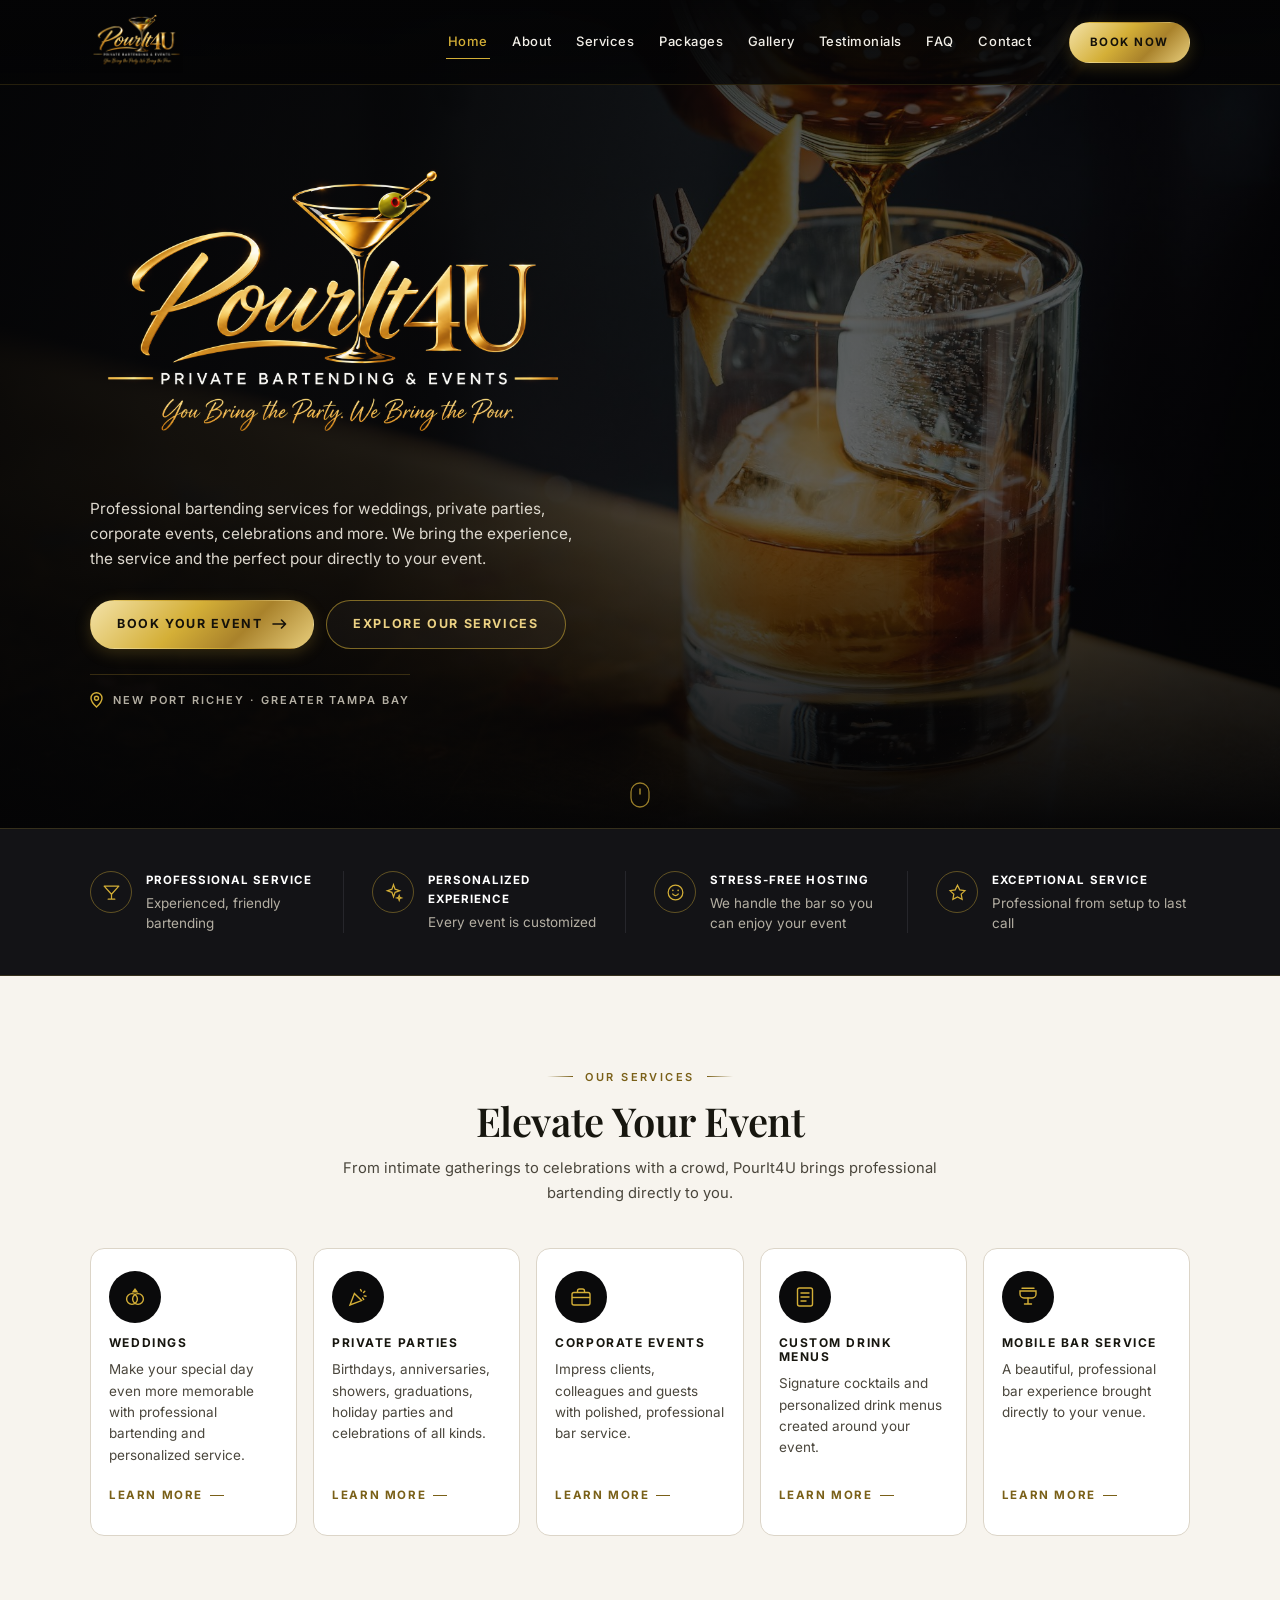
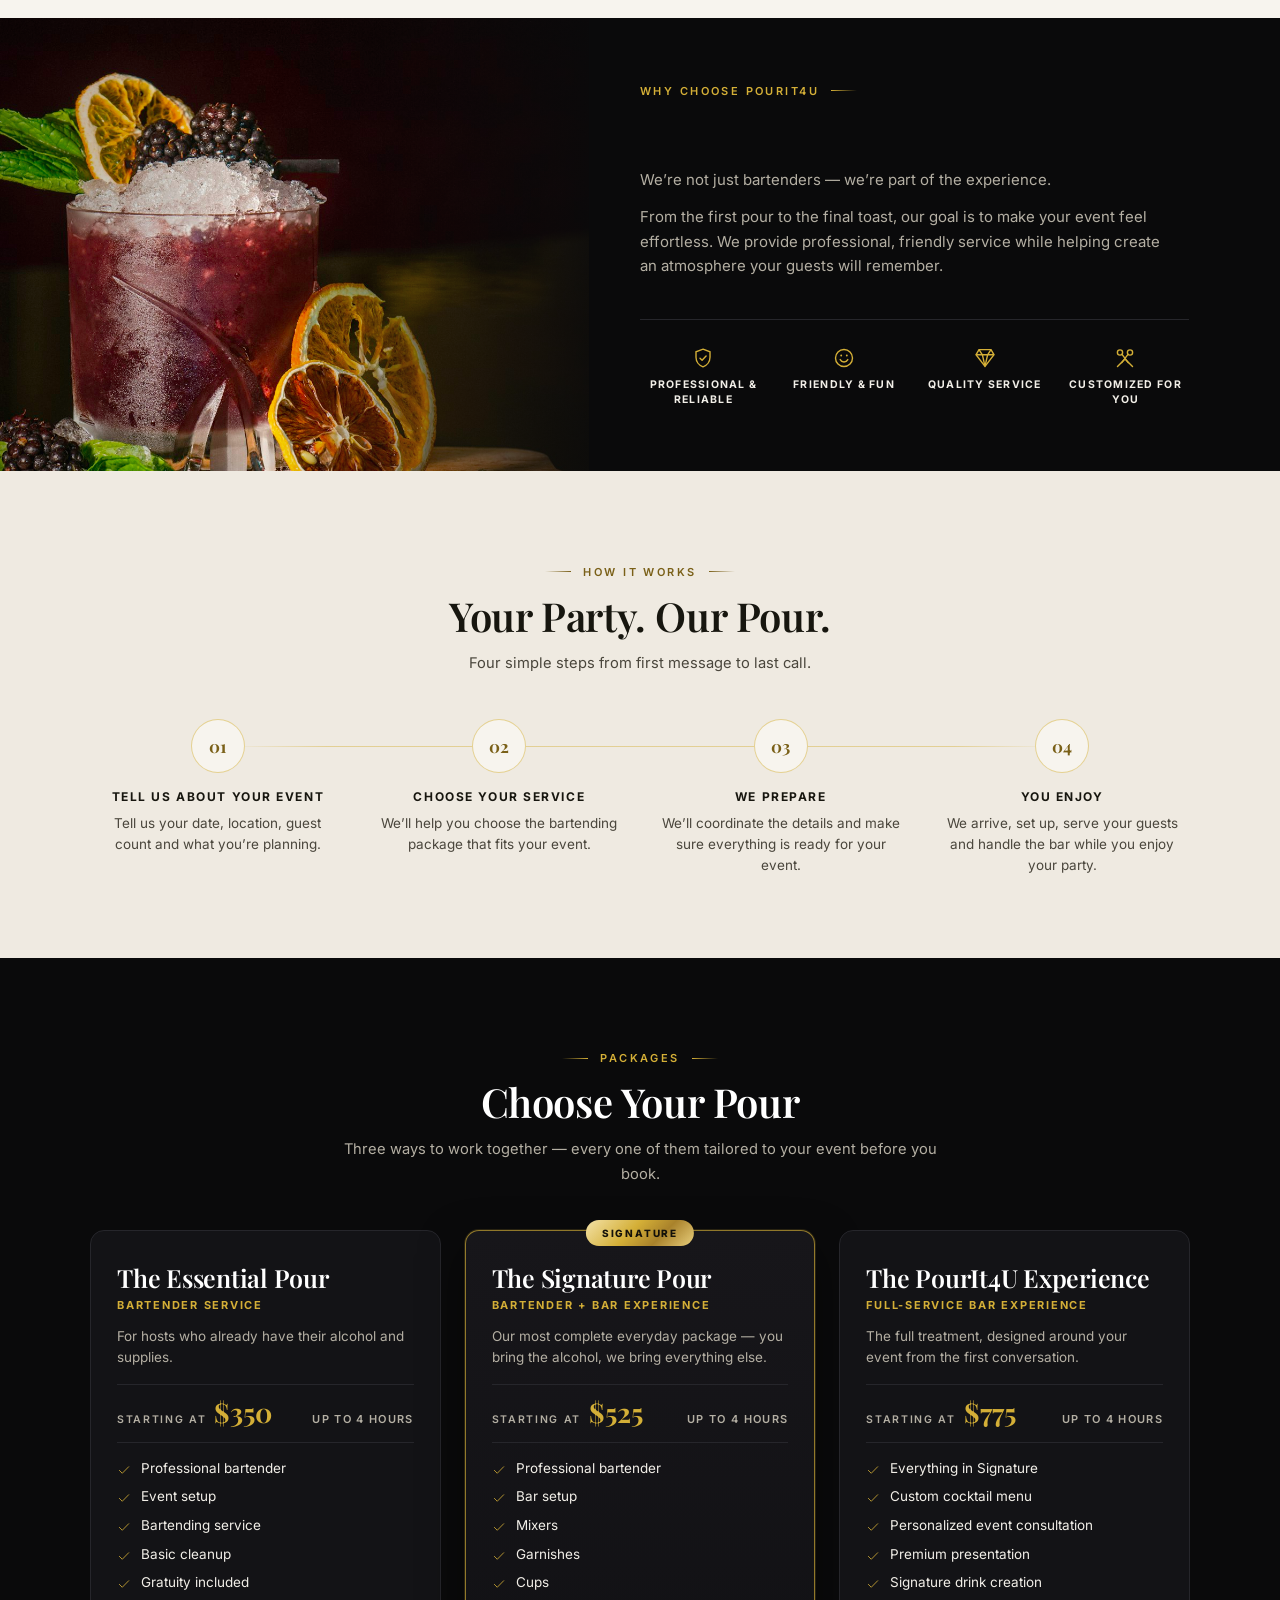
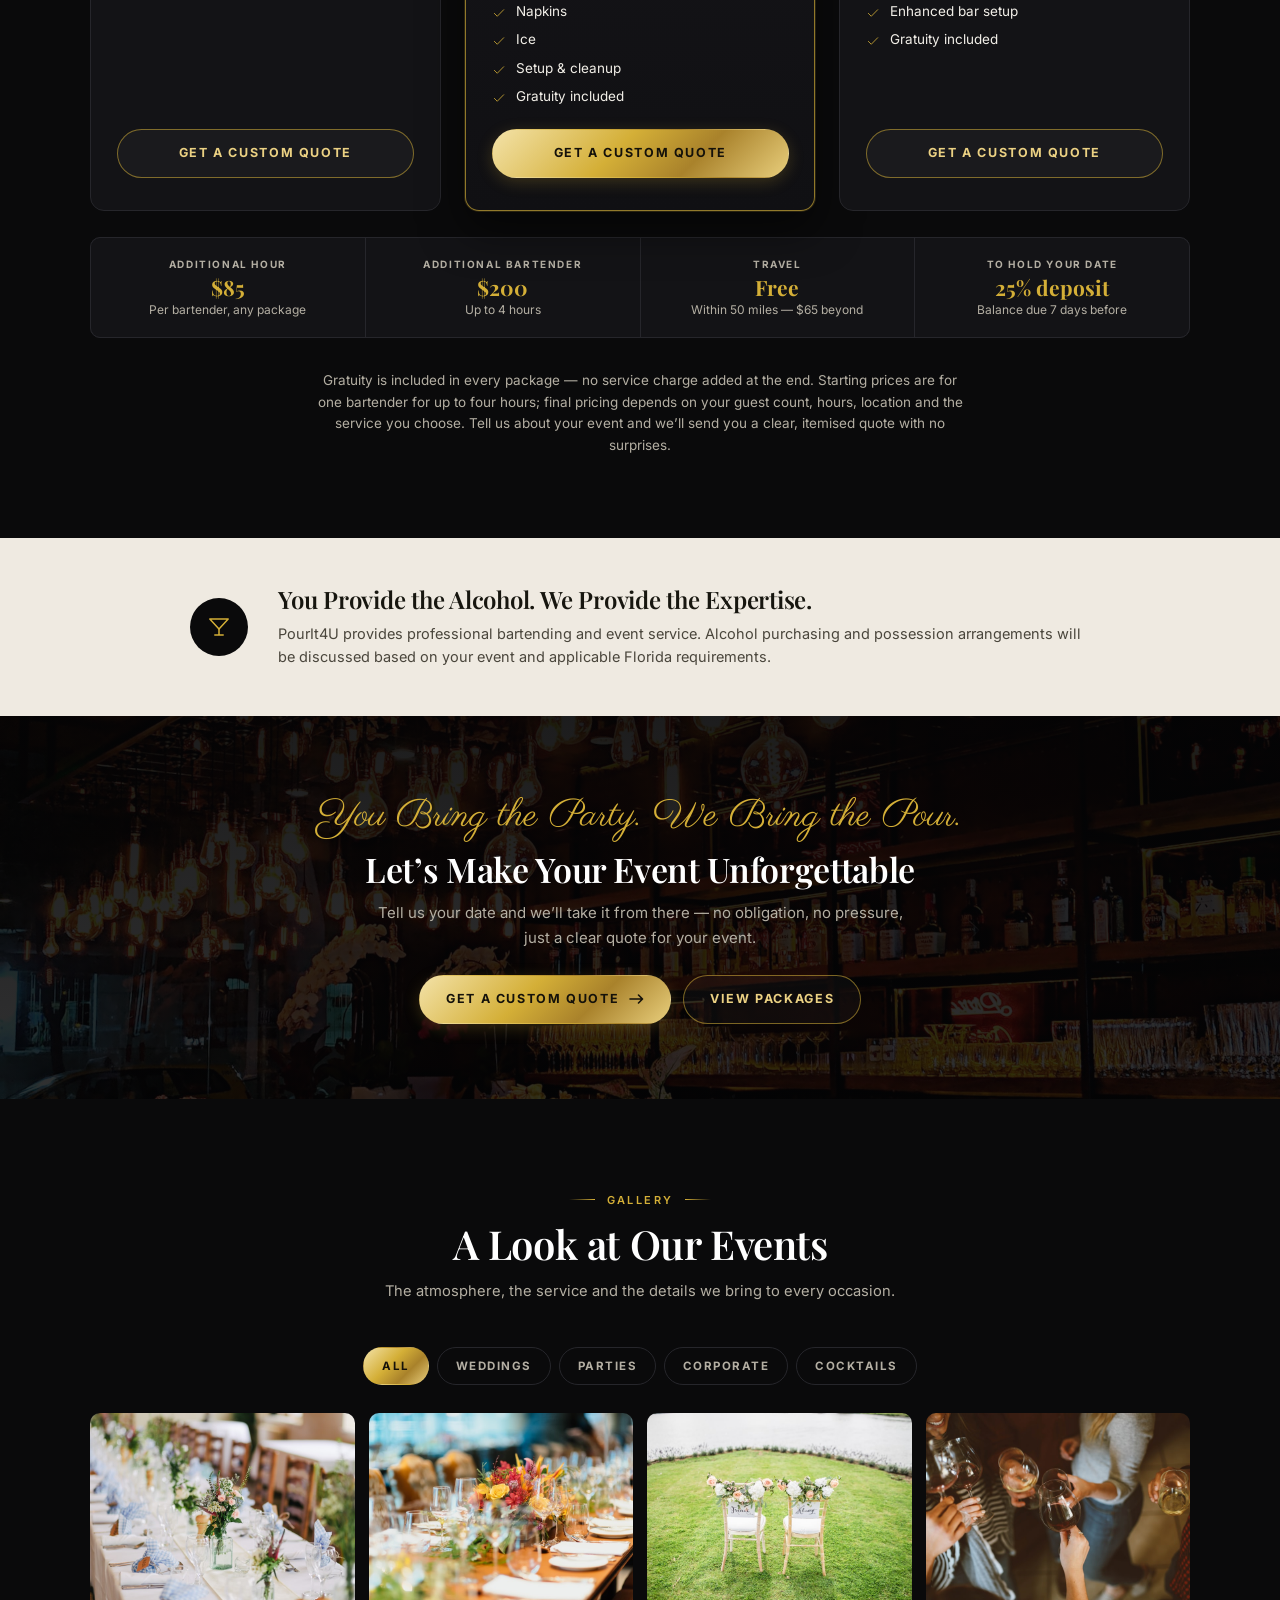
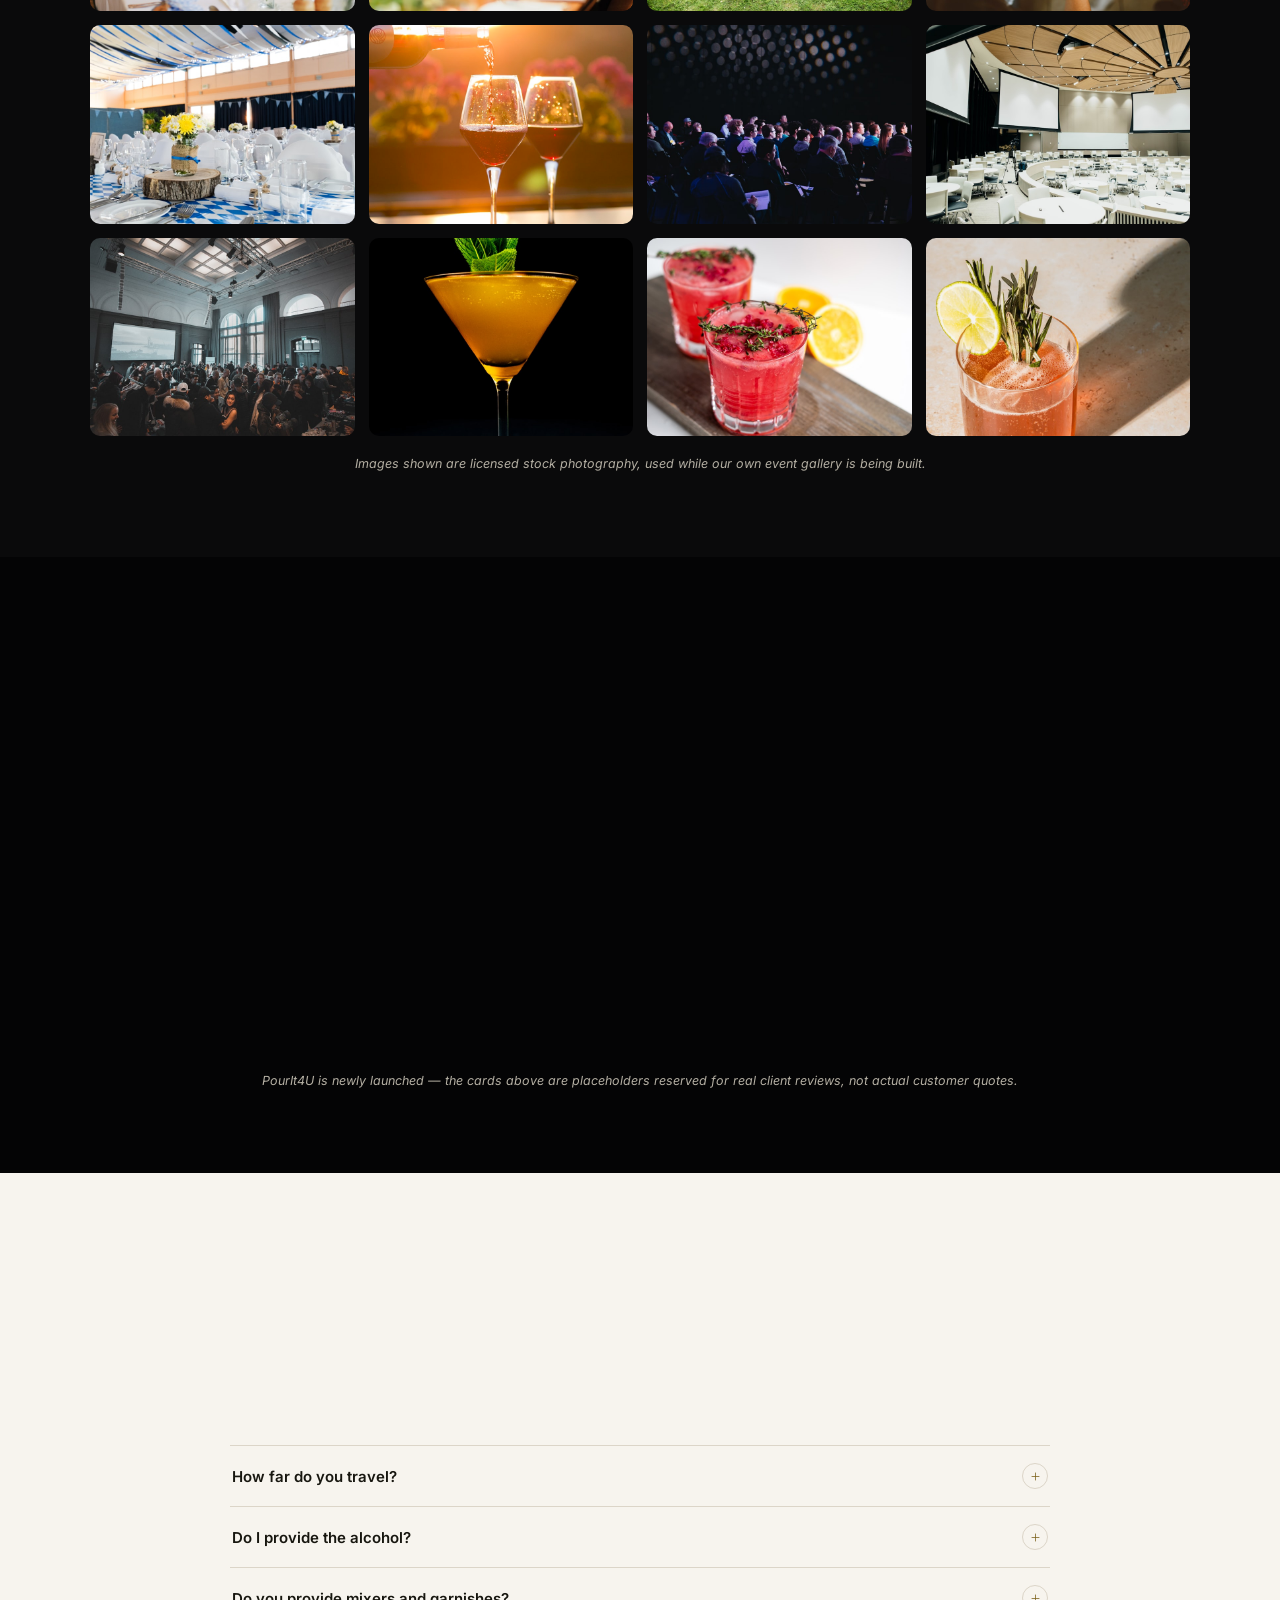
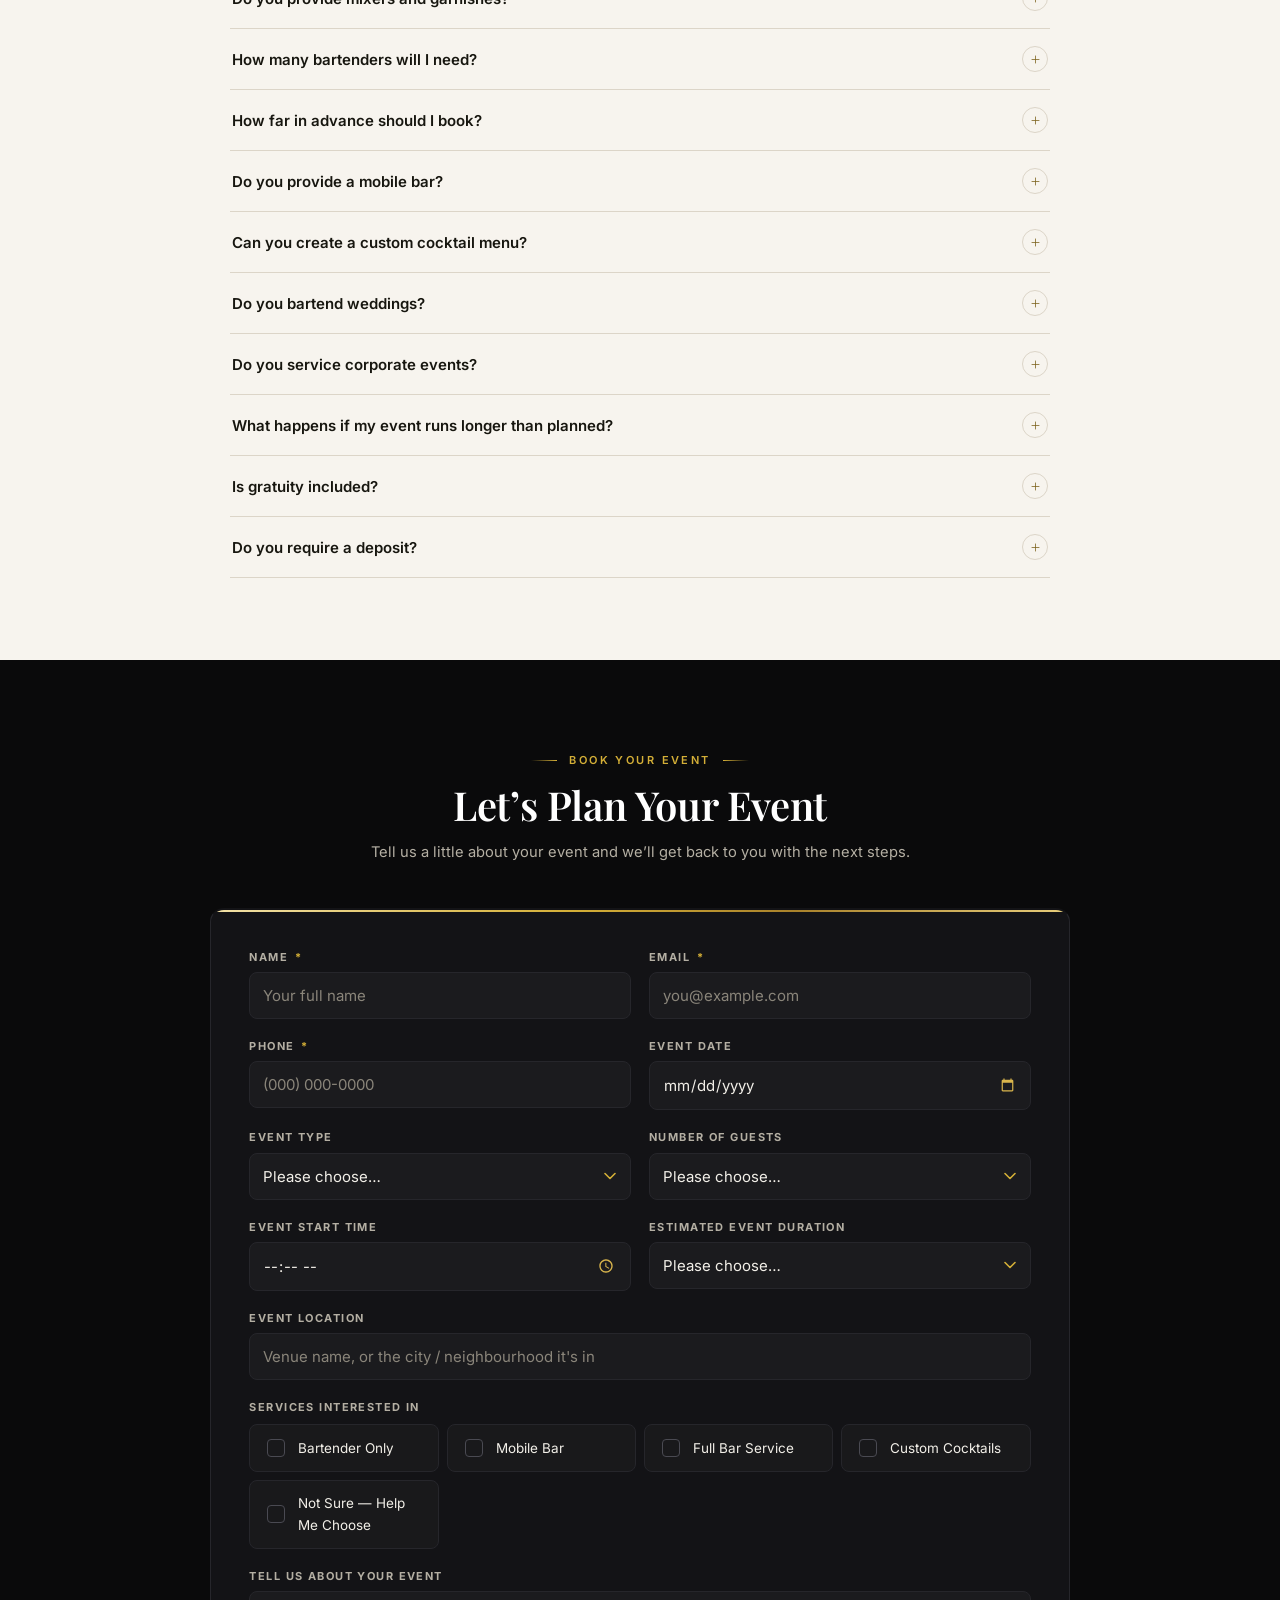
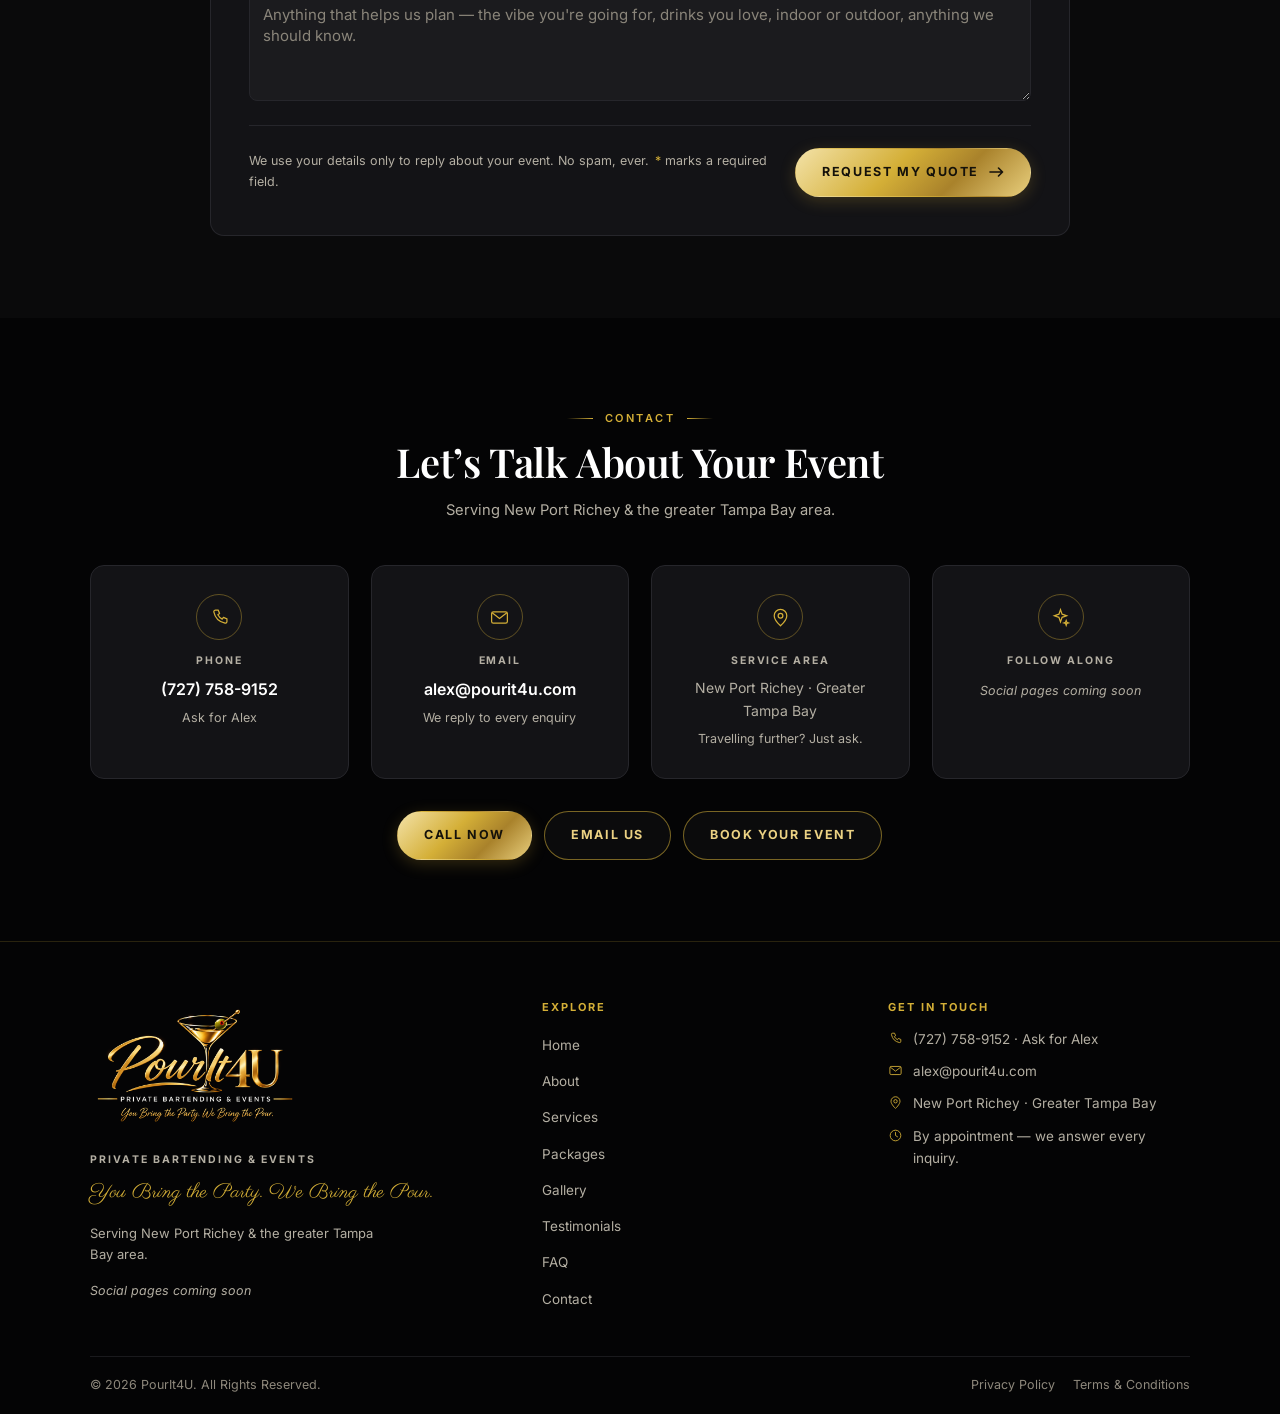
==== index.html @ ffa35bff "PourIt4U website — private bartending & events, New Port Richey Static site: home, services, package" ====
<!DOCTYPE html>
<html lang="en">
<head>
<meta charset="utf-8">
<meta name="viewport" content="width=device-width, initial-scale=1, viewport-fit=cover">

<title>PourIt4U | Private Bartending &amp; Events | New Port Richey &amp; Tampa Bay</title>
<meta name="description" content="PourIt4U provides professional private bartending and mobile bar services for weddings, parties, corporate events and celebrations throughout New Port Richey and the greater Tampa Bay area.">
<link rel="canonical" href="https://pourit4u.com/">
<meta name="robots" content="index, follow, max-image-preview:large">
<meta name="theme-color" content="#0A0A0B">
<meta name="author" content="PourIt4U">

<!-- Local search signals -->
<meta name="geo.region" content="US-FL">
<meta name="geo.placename" content="New Port Richey, Florida">

<!-- Open Graph / social sharing -->
<meta property="og:type" content="website">
<meta property="og:site_name" content="PourIt4U">
<meta property="og:title" content="PourIt4U | Private Bartending &amp; Events | New Port Richey &amp; Tampa Bay">
<meta property="og:description" content="Professional private bartending and mobile bar service for weddings, parties, corporate events and celebrations across New Port Richey and the greater Tampa Bay area.">
<meta property="og:url" content="https://pourit4u.com/">
<meta property="og:image" content="https://pourit4u.com/assets/img/pourit4u-logo.png">
<meta property="og:image:width" content="1536">
<meta property="og:image:height" content="1024">
<meta property="og:image:alt" content="PourIt4U — Private Bartending &amp; Events. You Bring the Party. We Bring the Pour.">
<meta property="og:locale" content="en_US">

<meta name="twitter:card" content="summary_large_image">
<meta name="twitter:title" content="PourIt4U | Private Bartending &amp; Events">
<meta name="twitter:description" content="Professional private bartending and mobile bar service for weddings, parties and corporate events across New Port Richey and the greater Tampa Bay area.">
<meta name="twitter:image" content="https://pourit4u.com/assets/img/pourit4u-logo.png">

<!-- Icons -->
<link rel="icon" href="assets/img/icon-32.png" sizes="32x32" type="image/png">
<link rel="icon" href="assets/img/icon-512.png" sizes="512x512" type="image/png">
<link rel="apple-touch-icon" href="assets/img/icon-180.png">

<!-- Fonts -->
<link rel="preconnect" href="https://fonts.googleapis.com">
<link rel="preconnect" href="https://fonts.gstatic.com" crossorigin>
<link rel="stylesheet" href="https://fonts.googleapis.com/css2?family=Playfair+Display:ital,wght@0,500;0,600;0,700;1,500&family=Inter:wght@400;500;600;700;800&family=Parisienne&display=swap">

<!-- Give the hero its two big assets a head start -->
<link rel="preload" as="image" href="assets/img/hero-bar.jpg" fetchpriority="high">
<link rel="preload" as="image" href="assets/img/pourit4u-logo.png">

<link rel="stylesheet" href="assets/css/styles.css">
</head>

<body>

<a class="skip-link" href="#main">Skip to content</a>

<!-- ==========================================================================
     HEADER / NAVIGATION  (sticky)
     ========================================================================== -->
<header class="header" id="header">
  <div class="wrap header__inner">

    <a class="brand" href="#home" aria-label="PourIt4U — home">
      <!-- Approved logo artwork, used exactly as supplied -->
      <img class="brand__img" src="assets/img/pourit4u-logo.png"
           alt="PourIt4U — Private Bartending &amp; Events"
           width="1536" height="1024">
    </a>

    <nav class="nav" id="primary-nav" aria-label="Main">
      <ul class="nav__list" id="nav-list"><!-- built from site-config.js --></ul>
    </nav>

    <div class="header__cta">
      <a class="btn btn--gold btn--sm" href="#book">Book Now</a>
    </div>

    <button class="nav-toggle" id="nav-toggle" type="button"
            aria-expanded="false" aria-controls="primary-nav" aria-label="Open menu">
      <span class="nav-toggle__bars" aria-hidden="true"><span></span><span></span><span></span></span>
    </button>

  </div>
</header>

<main id="main">

  <!-- ========================================================================
       HERO
       ======================================================================== -->
  <section class="hero" id="home">
    <div class="hero__bg">
      <img src="assets/img/hero-bar.jpg"
           alt="Bartender pouring a golden cocktail over ice at an event bar"
           width="1920" height="1200" fetchpriority="high">
    </div>
    <div class="hero__scrim" aria-hidden="true"></div>

    <div class="wrap">
      <div class="hero__inner">

        <h1>
          <img class="hero__logo" src="assets/img/pourit4u-logo.png"
               alt="PourIt4U — Private Bartending &amp; Events. You Bring the Party. We Bring the Pour."
               width="1536" height="1024">
          <span class="sr-only">PourIt4U — Private Bartending and Events serving New Port Richey and the greater Tampa Bay area</span>
        </h1>

        <p class="hero__copy reveal">
          Professional bartending services for weddings, private parties, corporate
          events, celebrations and more. We bring the experience, the service and
          the perfect pour directly to your event.
        </p>

        <div class="hero__actions reveal" data-delay="1">
          <a class="btn btn--gold" href="#book">
            Book Your Event
            <svg class="btn__arrow" width="15" height="10" viewBox="0 0 15 10" fill="none" aria-hidden="true">
              <path d="M1 5h12M9.5 1L13.5 5L9.5 9" stroke="currentColor" stroke-width="1.6" stroke-linecap="round" stroke-linejoin="round"/>
            </svg>
          </a>
          <a class="btn btn--ghost" href="#services">Explore Our Services</a>
        </div>

        <p class="hero__area reveal" data-delay="2">
          <svg width="13" height="16" viewBox="0 0 13 16" fill="none" aria-hidden="true">
            <path d="M6.5 15S12 9.9 12 6.2A5.5 5.5 0 1 0 1 6.2C1 9.9 6.5 15 6.5 15Z" stroke="currentColor" stroke-width="1.4"/>
            <circle cx="6.5" cy="6.2" r="2" stroke="currentColor" stroke-width="1.4"/>
          </svg>
          <span data-site="serviceAreaShort">New Port Richey · Greater Tampa Bay</span>
        </p>

      </div>
    </div>

    <svg class="hero__scroll" width="20" height="26" viewBox="0 0 20 26" fill="none" aria-hidden="true">
      <rect x="1" y="1" width="18" height="24" rx="9" stroke="currentColor" stroke-width="1.3"/>
      <path d="M10 7v5" stroke="currentColor" stroke-width="1.6" stroke-linecap="round"/>
    </svg>
  </section>

  <!-- ========================================================================
       TRUST / BENEFITS BAR
       ======================================================================== -->
  <section class="benefits" aria-label="Why hosts choose PourIt4U">
    <div class="wrap">
      <ul class="benefits__grid" id="benefits-grid"><!-- built from site-config.js --></ul>
    </div>
  </section>

  <!-- ========================================================================
       SERVICES
       ======================================================================== -->
  <section class="section section--light" id="services">
    <div class="wrap">
      <header class="section-head reveal">
        <p class="eyebrow">Our Services</p>
        <h2 class="section-title">Elevate Your Event</h2>
        <p class="section-intro">
          From intimate gatherings to celebrations with a crowd, PourIt4U brings
          professional bartending directly to you.
        </p>
      </header>

      <div class="services__grid" id="services-grid"><!-- built from site-config.js --></div>
    </div>
  </section>

  <!-- ========================================================================
       ABOUT / WHY CHOOSE US
       ======================================================================== -->
  <section class="about" id="about">
    <div class="about__media">
      <img src="assets/img/about-cocktail.jpg"
           alt="Hand-finished cocktail garnished and served on a dark bar top"
           width="1100" height="1300" loading="lazy">
    </div>

    <div class="about__body">
      <p class="eyebrow eyebrow--start reveal">Why Choose PourIt4U</p>
      <h2 class="about__title reveal">More Than Just Drinks</h2>

      <p class="about__text reveal" data-delay="1">
        We’re not just bartenders — we’re part of the experience.
      </p>
      <p class="about__text reveal" data-delay="1">
        From the first pour to the final toast, our goal is to make your event feel
        effortless. We provide professional, friendly service while helping create an
        atmosphere your guests will remember.
      </p>

      <ul class="about__points reveal" data-delay="2" id="why-points"><!-- built from site-config.js --></ul>
    </div>
  </section>

  <!-- ========================================================================
       HOW IT WORKS
       ======================================================================== -->
  <section class="section section--light section--cream2" id="how-it-works">
    <div class="wrap">
      <header class="section-head reveal">
        <p class="eyebrow">How It Works</p>
        <h2 class="section-title">Your Party. Our Pour.</h2>
        <p class="section-intro">Four simple steps from first message to last call.</p>
      </header>

      <ol class="steps" id="steps-grid"><!-- built from site-config.js --></ol>
    </div>
  </section>

  <!-- ========================================================================
       PACKAGES
       ======================================================================== -->
  <section class="section section--dark" id="packages">
    <div class="wrap">
      <header class="section-head reveal">
        <p class="eyebrow">Packages</p>
        <h2 class="section-title" style="color:var(--white)">Choose Your Pour</h2>
        <p class="section-intro">
          Three ways to work together — every one of them tailored to your event
          before you book.
        </p>
      </header>

      <div class="packages__grid" id="packages-grid"><!-- built from site-config.js --></div>
      <ul class="add-ons reveal" id="add-ons" aria-label="Add to any package"><!-- built from site-config.js --></ul>
      <p class="packages__note reveal" id="packages-note"></p>
    </div>
  </section>

  <!-- ========================================================================
       ALCOHOL / SERVICE INFORMATION
       ======================================================================== -->
  <section class="alcohol" aria-labelledby="alcohol-title">
    <div class="wrap">
      <div class="alcohol__inner reveal">
        <div class="alcohol__icon" aria-hidden="true">
          <svg width="26" height="26" viewBox="0 0 26 26" fill="none">
            <path d="M3.8 5h18.4l-9.2 10z" stroke="currentColor" stroke-width="1.5" stroke-linejoin="round"/>
            <path d="M13 15v6M8.8 21h8.4" stroke="currentColor" stroke-width="1.5" stroke-linecap="round"/>
          </svg>
        </div>
        <div>
          <h2 class="alcohol__title" id="alcohol-title">You Provide the Alcohol. We Provide the Expertise.</h2>
          <p class="alcohol__text">
            PourIt4U provides professional bartending and event service. Alcohol
            purchasing and possession arrangements will be discussed based on your
            event and applicable Florida requirements.
          </p>
        </div>
      </div>
    </div>
  </section>

  <!-- ========================================================================
       CTA BAND
       ======================================================================== -->
  <section class="cta-band">
    <div class="cta-band__bg">
      <img src="assets/img/cta-pour.jpg" alt="" aria-hidden="true" width="1920" height="900" loading="lazy">
    </div>
    <div class="wrap wrap--tight">
      <p class="cta-band__script reveal">You Bring the Party. We Bring the Pour.</p>
      <h2 class="cta-band__title reveal" data-delay="1">Let’s Make Your Event Unforgettable</h2>
      <p class="cta-band__text reveal" data-delay="1">
        Tell us your date and we’ll take it from there — no obligation, no pressure,
        just a clear quote for your event.
      </p>
      <div class="cta-band__actions reveal" data-delay="2">
        <a class="btn btn--gold" href="#book">
          Get a Custom Quote
          <svg class="btn__arrow" width="15" height="10" viewBox="0 0 15 10" fill="none" aria-hidden="true">
            <path d="M1 5h12M9.5 1L13.5 5L9.5 9" stroke="currentColor" stroke-width="1.6" stroke-linecap="round" stroke-linejoin="round"/>
          </svg>
        </a>
        <a class="btn btn--ghost" href="#packages">View Packages</a>
      </div>
    </div>
  </section>

  <!-- ========================================================================
       GALLERY
       ======================================================================== -->
  <section class="section section--dark" id="gallery">
    <div class="wrap">
      <header class="section-head reveal">
        <p class="eyebrow">Gallery</p>
        <h2 class="section-title" style="color:var(--white)">A Look at Our Events</h2>
        <p class="section-intro">The atmosphere, the service and the details we bring to every occasion.</p>
      </header>

      <div class="gallery__filters reveal" id="gallery-filters" role="group" aria-label="Filter gallery by event type"></div>
      <div class="gallery__grid" id="gallery-grid"></div>
      <p class="gallery__note" id="gallery-note"></p>
    </div>
  </section>

  <!-- ========================================================================
       TESTIMONIALS
       ======================================================================== -->
  <section class="section section--darker" id="testimonials">
    <div class="wrap">
      <header class="section-head reveal">
        <p class="eyebrow">Kind Words</p>
        <h2 class="section-title" style="color:var(--white)">What Our Clients Say</h2>
      </header>

      <div class="testimonials__grid" id="testimonials-grid"></div>
      <p class="testimonials__disclaimer" id="testimonials-note"></p>
    </div>
  </section>

  <!-- ========================================================================
       FAQ
       ======================================================================== -->
  <section class="section section--light" id="faq">
    <div class="wrap">
      <header class="section-head reveal">
        <p class="eyebrow">Good Questions</p>
        <h2 class="section-title">Frequently Asked Questions</h2>
        <p class="section-intro">
          Still wondering about something? Ask us in the form below — we answer every message.
        </p>
      </header>

      <div class="faq__list" id="faq-list"><!-- built from site-config.js --></div>
    </div>
  </section>

  <!-- ========================================================================
       BOOKING / QUOTE FORM
       ======================================================================== -->
  <section class="section booking" id="book">
    <div class="wrap wrap--tight">
      <header class="section-head reveal">
        <p class="eyebrow">Book Your Event</p>
        <h2 class="section-title" style="color:var(--white)">Let’s Plan Your Event</h2>
        <p class="section-intro">
          Tell us a little about your event and we’ll get back to you with the next steps.
        </p>
      </header>

      <div class="booking__panel reveal">
        <form id="booking-form" novalidate>
          <div class="form__grid">

            <div class="field">
              <label class="field__label" for="f-name">Name <span class="field__req" aria-hidden="true">*</span></label>
              <input id="f-name" name="name" type="text" autocomplete="name" required
                     placeholder="Your full name" aria-describedby="e-name">
              <p class="field__error" id="e-name"></p>
            </div>

            <div class="field">
              <label class="field__label" for="f-email">Email <span class="field__req" aria-hidden="true">*</span></label>
              <input id="f-email" name="email" type="email" autocomplete="email" inputmode="email" required
                     placeholder="you@example.com" aria-describedby="e-email">
              <p class="field__error" id="e-email"></p>
            </div>

            <div class="field">
              <label class="field__label" for="f-phone">Phone <span class="field__req" aria-hidden="true">*</span></label>
              <input id="f-phone" name="phone" type="tel" autocomplete="tel" inputmode="tel" required
                     placeholder="(000) 000-0000" aria-describedby="e-phone">
              <p class="field__error" id="e-phone"></p>
            </div>

            <div class="field">
              <label class="field__label" for="f-date">Event Date</label>
              <input id="f-date" name="eventDate" type="date" aria-describedby="e-date">
              <p class="field__error" id="e-date"></p>
            </div>

            <div class="field">
              <label class="field__label" for="f-type">Event Type</label>
              <select id="f-type" name="eventType"><!-- built from site-config.js --></select>
            </div>

            <div class="field">
              <label class="field__label" for="f-guests">Number of Guests</label>
              <select id="f-guests" name="guests"><!-- built from site-config.js --></select>
            </div>

            <div class="field">
              <label class="field__label" for="f-start">Event Start Time</label>
              <input id="f-start" name="startTime" type="time">
            </div>

            <div class="field">
              <label class="field__label" for="f-duration">Estimated Event Duration</label>
              <select id="f-duration" name="duration"><!-- built from site-config.js --></select>
            </div>

            <div class="field field--full">
              <label class="field__label" for="f-location">Event Location</label>
              <input id="f-location" name="eventLocation" type="text" autocomplete="address-level2"
                     placeholder="Venue name, or the city / neighbourhood it's in">
            </div>

            <fieldset class="field field--full" style="border:0;padding:0;margin:0;min-width:0">
              <legend class="field__label" style="padding:0;margin-bottom:8px">Services Interested In</legend>
              <div class="checks" id="services-checks"><!-- built from site-config.js --></div>
            </fieldset>

            <div class="field field--full">
              <label class="field__label" for="f-message">Tell Us About Your Event</label>
              <textarea id="f-message" name="message" rows="4"
                        placeholder="Anything that helps us plan — the vibe you're going for, drinks you love, indoor or outdoor, anything we should know."></textarea>
            </div>

          </div>

          <!-- Simple spam trap: real people never fill this in -->
          <div style="position:absolute;left:-9999px" aria-hidden="true">
            <label for="f-company">Company</label>
            <input id="f-company" name="company" type="text" tabindex="-1" autocomplete="off">
          </div>

          <div class="form__foot">
            <p class="form__privacy">
              We use your details only to reply about your event. No spam, ever.
              <span class="field__req" aria-hidden="true">*</span> marks a required field.
            </p>
            <button class="btn btn--gold" type="submit" id="form-submit">
              Request My Quote
              <svg class="btn__arrow" width="15" height="10" viewBox="0 0 15 10" fill="none" aria-hidden="true">
                <path d="M1 5h12M9.5 1L13.5 5L9.5 9" stroke="currentColor" stroke-width="1.6" stroke-linecap="round" stroke-linejoin="round"/>
              </svg>
            </button>
          </div>

          <p class="form__status" id="form-status" role="status" aria-live="polite"></p>
        </form>

        <!-- Result panel (thank-you, or the send-by-email hand-off) -->
        <div class="form__result" id="form-result" hidden tabindex="-1"></div>
      </div>
    </div>
  </section>

  <!-- ========================================================================
       CONTACT
       ======================================================================== -->
  <section class="section section--darker" id="contact">
    <div class="wrap">
      <header class="section-head reveal">
        <p class="eyebrow">Contact</p>
        <h2 class="section-title" style="color:var(--white)">Let’s Talk About Your Event</h2>
        <p class="section-intro" data-site="serviceArea">
          Serving New Port Richey &amp; the greater Tampa Bay area.
        </p>
      </header>

      <div class="contact__grid" id="contact-grid"><!-- built from site-config.js --></div>

      <div class="contact__actions reveal" id="contact-actions"><!-- built from site-config.js --></div>
    </div>
  </section>

</main>

<!-- ==========================================================================
     FOOTER
     ========================================================================== -->
<footer class="footer">
  <div class="wrap">
    <div class="footer__grid">

      <div class="footer__brand">
        <!-- Approved logo artwork, used exactly as supplied -->
        <img class="footer__logo" src="assets/img/pourit4u-logo.png"
             alt="PourIt4U — Private Bartending &amp; Events"
             width="1536" height="1024" loading="lazy">
        <p class="footer__descriptor">Private Bartending &amp; Events</p>
        <p class="footer__script">You Bring the Party. We Bring the Pour.</p>
        <p class="footer__area" data-site="serviceArea">Serving New Port Richey &amp; the greater Tampa Bay area.</p>
        <div class="socials" id="footer-socials"></div>
      </div>

      <nav class="footer__nav" aria-label="Footer">
        <h2 class="footer__title">Explore</h2>
        <div class="footer__links" id="footer-links"></div>
      </nav>

      <div>
        <h2 class="footer__title">Get In Touch</h2>
        <div class="footer__contact" id="footer-contact"></div>
      </div>

    </div>

    <div class="footer__bar">
      <p class="footer__copy">© <span id="year">2026</span> PourIt4U. All Rights Reserved.</p>
      <nav class="footer__legal" aria-label="Legal">
        <a href="privacy.html">Privacy Policy</a>
        <a href="terms.html">Terms &amp; Conditions</a>
      </nav>
    </div>
  </div>
</footer>

<!-- ==========================================================================
     MOBILE ACTION BAR
     ========================================================================== -->
<div class="action-bar" id="action-bar">
  <a class="btn btn--ghost" id="action-call" href="#contact">Call Us</a>
  <a class="btn btn--gold" href="#book">Book Now</a>
</div>

<!-- ==========================================================================
     LIGHTBOX
     ========================================================================== -->
<div class="lightbox" id="lightbox" role="dialog" aria-modal="true" aria-label="Gallery image viewer" hidden>
  <button class="lightbox__btn lightbox__close" id="lb-close" type="button" aria-label="Close image viewer">
    <svg width="16" height="16" viewBox="0 0 16 16" fill="none" aria-hidden="true">
      <path d="M2 2l12 12M14 2L2 14" stroke="currentColor" stroke-width="1.7" stroke-linecap="round"/>
    </svg>
  </button>
  <button class="lightbox__btn lightbox__prev" id="lb-prev" type="button" aria-label="Previous image">
    <svg width="14" height="16" viewBox="0 0 14 16" fill="none" aria-hidden="true">
      <path d="M9.5 2L3.5 8l6 6" stroke="currentColor" stroke-width="1.7" stroke-linecap="round" stroke-linejoin="round"/>
    </svg>
  </button>
  <button class="lightbox__btn lightbox__next" id="lb-next" type="button" aria-label="Next image">
    <svg width="14" height="16" viewBox="0 0 14 16" fill="none" aria-hidden="true">
      <path d="M4.5 2l6 6-6 6" stroke="currentColor" stroke-width="1.7" stroke-linecap="round" stroke-linejoin="round"/>
    </svg>
  </button>
  <figure class="lightbox__figure">
    <img class="lightbox__img" id="lb-img" alt="">
    <figcaption class="lightbox__caption">
      <span id="lb-caption"></span>
      <span class="lightbox__count" id="lb-count"></span>
    </figcaption>
  </figure>
</div>

<!-- ==========================================================================
     SERVICE DETAIL MODAL
     ========================================================================== -->
<div class="modal" id="service-modal" role="dialog" aria-modal="true" aria-labelledby="modal-title" hidden>
  <div class="modal__panel">
    <button class="modal__close" id="modal-close" type="button" aria-label="Close">
      <svg width="14" height="14" viewBox="0 0 16 16" fill="none" aria-hidden="true">
        <path d="M2 2l12 12M14 2L2 14" stroke="currentColor" stroke-width="1.7" stroke-linecap="round"/>
      </svg>
    </button>
    <div class="modal__icon" id="modal-icon" aria-hidden="true"></div>
    <h2 class="modal__title" id="modal-title"></h2>
    <p class="modal__text" id="modal-text"></p>
    <a class="btn btn--gold btn--block" id="modal-cta" href="#book">Get a Custom Quote</a>
  </div>
</div>

<script src="assets/js/site-config.js"></script>
<script src="assets/js/main.js"></script>

</body>
</html>
---- assets/css/styles.css ----
/* ==========================================================================
   PourIt4U — Private Bartending & Events
   Stylesheet
   --------------------------------------------------------------------------
   Structure
     1.  Design tokens
     2.  Reset & base
     3.  Typography helpers
     4.  Buttons
     5.  Layout / sections
     6.  Header & navigation
     7.  Hero
     8.  Benefits bar
     9.  Services
     10. About / Why choose us
     11. How it works
     12. Packages
     13. Alcohol information band
     14. CTA band
     15. Gallery + lightbox
     16. Testimonials
     17. FAQ
     18. Booking form
     19. Contact
     20. Footer
     21. Mobile action bar
     22. Modal
     23. Motion & accessibility
     24. Responsive
   ========================================================================== */

/* ==========================================================================
   1. DESIGN TOKENS
   ========================================================================== */
:root {
  /* --- Brand palette --------------------------------------------------- */
  --black:        #0A0A0B;   /* primary ground */
  --black-deep:   #040405;   /* footer / deepest */
  --black-soft:   #131316;   /* raised panels on dark */
  --black-line:   #26262B;   /* hairlines on dark */

  --gold:         #D4AF37;   /* metallic gold — the accent */
  --gold-light:   #EBD183;   /* highlight */
  --gold-deep:    #8A6E1F;   /* shadow side of the gold */
  --gold-ink:     #7A6018;   /* gold that is readable on cream */
  --gold-grad:    linear-gradient(135deg, #F3E2A8 0%, #D4AF37 42%, #A9822B 68%, #E8CE7C 100%);

  --cream:        #F7F4EE;   /* warm white sections */
  --cream-2:      #EFEAE1;   /* subtle alternate */
  --ink:          #17160F;   /* text on cream */
  --ink-soft:     #4A463C;   /* secondary text on cream */
  --ink-line:     #DCD5C8;   /* hairlines on cream */

  --white:        #FFFFFF;
  --on-dark:      #F2EFE8;   /* body text on black */
  --on-dark-soft: #B4AFA3;   /* secondary text on black */

  /* --- Type ------------------------------------------------------------ */
  --serif:  'Playfair Display', 'Georgia', 'Times New Roman', serif;
  --sans:   'Inter', -apple-system, BlinkMacSystemFont, 'Segoe UI', Roboto, Arial, sans-serif;
  --script: 'Parisienne', 'Brush Script MT', cursive;

  /* --- Rhythm ---------------------------------------------------------- */
  --wrap:      1180px;
  --wrap-tight: 940px;
  --gutter:    clamp(18px, 4vw, 40px);
  --section-y: clamp(52px, 6.4vw, 84px);
  --radius:    10px;
  --radius-lg: 14px;

  --shadow-sm: 0 2px 10px rgba(0, 0, 0, .08);
  --shadow-md: 0 10px 30px rgba(0, 0, 0, .12);
  --shadow-dark: 0 14px 40px rgba(0, 0, 0, .55);

  --ease: cubic-bezier(.22, .61, .36, 1);
  --header-h: 84px;
}

/* ==========================================================================
   2. RESET & BASE
   ========================================================================== */
*, *::before, *::after { box-sizing: border-box; }

html {
  scroll-behavior: smooth;
  scroll-padding-top: calc(var(--header-h) + 12px);
  -webkit-text-size-adjust: 100%;
}

body {
  margin: 0;
  background: var(--black);
  color: var(--on-dark);
  font-family: var(--sans);
  font-size: 16px;
  line-height: 1.65;
  font-weight: 400;
  overflow-x: hidden;           /* belt-and-braces: never scroll sideways */
  -webkit-font-smoothing: antialiased;
  text-rendering: optimizeLegibility;
}

img { max-width: 100%; height: auto; display: block; }
svg { display: block; }
a { color: inherit; text-decoration: none; }
button { font: inherit; color: inherit; }
[hidden] { display: none !important; }

h1, h2, h3, h4 {
  font-family: var(--serif);
  font-weight: 600;
  line-height: 1.16;
  margin: 0;
  letter-spacing: -.01em;
}

p { margin: 0; }
ul, ol { margin: 0; padding: 0; list-style: none; }

/* Accessible-but-invisible text (used for the SEO headline behind the logo) */
.sr-only {
  position: absolute !important;
  width: 1px; height: 1px;
  padding: 0; margin: -1px;
  overflow: hidden;
  clip: rect(0, 0, 0, 0);
  white-space: nowrap;
  border: 0;
}

.skip-link {
  position: absolute;
  left: 50%;
  top: -60px;
  transform: translateX(-50%);
  z-index: 2000;
  background: var(--gold);
  color: var(--black);
  padding: 10px 20px;
  font-size: 13px;
  font-weight: 700;
  letter-spacing: .1em;
  text-transform: uppercase;
  border-radius: 0 0 8px 8px;
  transition: top .18s var(--ease);
}
.skip-link:focus { top: 0; }

:focus-visible {
  outline: 2px solid var(--gold);
  outline-offset: 3px;
  border-radius: 3px;
}

/* ==========================================================================
   3. TYPOGRAPHY HELPERS
   ========================================================================== */
.eyebrow {
  display: inline-flex;
  align-items: center;
  gap: 12px;
  font-size: 11px;
  font-weight: 600;
  letter-spacing: .22em;
  text-transform: uppercase;
  color: var(--gold);
  margin: 0 0 12px;
}
.eyebrow::before,
.eyebrow::after {
  content: '';
  width: 26px;
  height: 1px;
  background: linear-gradient(90deg, transparent, var(--gold));
}
.eyebrow::after { background: linear-gradient(90deg, var(--gold), transparent); }
.eyebrow--start { margin-bottom: 10px; }
.eyebrow--start::before { display: none; }

.section--light .eyebrow { color: var(--gold-ink); }
.section--light .eyebrow::before { background: linear-gradient(90deg, transparent, var(--gold-ink)); }
.section--light .eyebrow::after  { background: linear-gradient(90deg, var(--gold-ink), transparent); }

.section-title {
  font-size: clamp(27px, 3.4vw, 40px);
  margin: 0 0 12px;
}

.section-intro {
  font-size: clamp(14.5px, 1.15vw, 16px);
  color: var(--on-dark-soft);
  max-width: 620px;
  margin: 0 auto;
}
.section--light .section-intro { color: var(--ink-soft); }

.section-head {
  text-align: center;
  margin-bottom: clamp(28px, 3.4vw, 44px);
}

.script {
  font-family: var(--script);
  font-weight: 400;
  color: var(--gold);
  letter-spacing: .01em;
}

.gold-text {
  background: var(--gold-grad);
  -webkit-background-clip: text;
  background-clip: text;
  color: transparent;
}

.rule-gold {
  width: 54px;
  height: 2px;
  background: var(--gold-grad);
  border: 0;
  margin: 16px auto 0;
}

/* ==========================================================================
   4. BUTTONS
   ========================================================================== */
.btn {
  display: inline-flex;
  align-items: center;
  justify-content: center;
  gap: 10px;
  padding: 13px 26px;
  min-height: 46px;
  border: 1px solid transparent;
  border-radius: 40px;
  font-size: 12.5px;
  font-weight: 700;
  letter-spacing: .13em;
  text-transform: uppercase;
  cursor: pointer;
  text-align: center;
  transition: transform .2s var(--ease), box-shadow .2s var(--ease),
              background-color .2s var(--ease), color .2s var(--ease),
              border-color .2s var(--ease);
  will-change: transform;
}
.btn:hover { transform: translateY(-2px); }
.btn:active { transform: translateY(0); }

/* Primary — gold fill, dark text */
.btn--gold {
  background: var(--gold-grad);
  color: #14110A;
  box-shadow: 0 4px 16px rgba(212, 175, 55, .22);
}
.btn--gold:hover { box-shadow: 0 8px 26px rgba(212, 175, 55, .38); }

/* Secondary on dark — gold outline */
.btn--ghost {
  background: rgba(255, 255, 255, .03);
  border-color: rgba(212, 175, 55, .55);
  color: var(--gold-light);
}
.btn--ghost:hover {
  background: rgba(212, 175, 55, .12);
  border-color: var(--gold);
  color: var(--gold-light);
}

/* Secondary on cream */
.btn--dark {
  background: var(--black);
  color: var(--on-dark);
  border-color: var(--black);
}
.btn--dark:hover { background: #1d1d21; }

.btn--outline-ink {
  background: transparent;
  border-color: var(--ink-line);
  color: var(--ink);
}
.btn--outline-ink:hover { border-color: var(--gold-ink); color: var(--gold-ink); }

.btn--sm { padding: 10px 20px; min-height: 40px; font-size: 11.5px; }
.btn--block { width: 100%; }
.btn__arrow { transition: transform .2s var(--ease); }
.btn:hover .btn__arrow { transform: translateX(4px); }

/* Quiet text link with an underline that grows on hover */
.link-more {
  display: inline-flex;
  align-items: center;
  gap: 7px;
  padding: 8px 0;
  min-height: 34px;
  font-size: 11.5px;
  font-weight: 700;
  letter-spacing: .14em;
  text-transform: uppercase;
  color: var(--gold-ink);
  background: none;
  border: 0;
  padding: 0;
  cursor: pointer;
}
.link-more::after {
  content: '';
  width: 14px; height: 1px;
  background: currentColor;
  transition: width .22s var(--ease);
}
.link-more:hover::after { width: 26px; }

/* ==========================================================================
   5. LAYOUT / SECTIONS
   ========================================================================== */
.wrap {
  width: 100%;
  max-width: var(--wrap);
  margin-inline: auto;
  padding-inline: var(--gutter);
}
.wrap--tight { max-width: var(--wrap-tight); }

.section { padding-block: var(--section-y); position: relative; }
.section--light { background: var(--cream); color: var(--ink); }
.section--light h1, .section--light h2, .section--light h3, .section--light h4 { color: var(--ink); }
.section--cream2 { background: var(--cream-2); }
.section--dark { background: var(--black); }
.section--darker { background: var(--black-deep); }

/* ==========================================================================
   6. HEADER & NAVIGATION
   ========================================================================== */
.header {
  position: fixed;
  inset: 0 0 auto 0;
  z-index: 900;
  background: linear-gradient(to bottom, rgba(4, 4, 5, .95), rgba(4, 4, 5, .78));
  border-bottom: 1px solid rgba(212, 175, 55, .16);
  transition: background .3s var(--ease), border-color .3s var(--ease);
}
.header.is-scrolled {
  background: #050506;
  border-bottom-color: rgba(212, 175, 55, .3);
  box-shadow: 0 6px 26px rgba(0, 0, 0, .5);
}

.header__inner {
  display: flex;
  align-items: center;
  gap: 18px;
  min-height: var(--header-h);
}

/* The logo is her approved artwork, used as-is. Its own background is black,
   so `screen` blending drops that black away over dark surfaces without
   altering the file itself. */
.brand { display: inline-flex; align-items: center; flex: 0 0 auto; }
.brand__img {
  height: 62px;
  width: auto;
  mix-blend-mode: screen;
}

.nav { margin-left: auto; }
.nav__list { display: flex; align-items: center; gap: clamp(12px, 1.6vw, 26px); }
.nav__link {
  position: relative;
  display: inline-flex;
  align-items: center;
  min-height: 34px;
  font-size: 13px;
  font-weight: 500;
  letter-spacing: .04em;
  color: var(--on-dark);
  padding: 6px 2px;
  white-space: nowrap;
  transition: color .18s var(--ease);
}
.nav__link::after {
  content: '';
  position: absolute;
  left: 0; right: 0; bottom: 0;
  height: 1.5px;
  background: var(--gold);
  transform: scaleX(0);
  transform-origin: left;
  transition: transform .24s var(--ease);
}
.nav__link:hover { color: var(--gold-light); }
.nav__link:hover::after,
.nav__link.is-active::after { transform: scaleX(1); }
.nav__link.is-active { color: var(--gold); }

.header__cta { flex: 0 0 auto; margin-left: clamp(8px, 1.4vw, 20px); }

.nav-toggle {
  display: none;
  width: 44px; height: 44px;
  align-items: center;
  justify-content: center;
  background: transparent;
  border: 1px solid rgba(212, 175, 55, .35);
  border-radius: 8px;
  cursor: pointer;
  flex: 0 0 auto;
}
.nav-toggle__bars { display: block; width: 20px; height: 14px; position: relative; }
.nav-toggle__bars span {
  position: absolute;
  left: 0; right: 0;
  height: 1.6px;
  background: var(--gold);
  border-radius: 2px;
  transition: transform .25s var(--ease), opacity .18s var(--ease), top .25s var(--ease);
}
.nav-toggle__bars span:nth-child(1) { top: 0; }
.nav-toggle__bars span:nth-child(2) { top: 6.2px; }
.nav-toggle__bars span:nth-child(3) { top: 12.4px; }
.nav-toggle[aria-expanded="true"] .nav-toggle__bars span:nth-child(1) { top: 6.2px; transform: rotate(45deg); }
.nav-toggle[aria-expanded="true"] .nav-toggle__bars span:nth-child(2) { opacity: 0; }
.nav-toggle[aria-expanded="true"] .nav-toggle__bars span:nth-child(3) { top: 6.2px; transform: rotate(-45deg); }

/* ==========================================================================
   7. HERO
   ========================================================================== */
.hero {
  position: relative;
  min-height: clamp(560px, 92vh, 860px);
  display: flex;
  align-items: center;
  padding-top: calc(var(--header-h) + clamp(24px, 4vw, 54px));
  padding-bottom: clamp(64px, 8vw, 96px);
  overflow: hidden;
  isolation: isolate;
}
.hero__bg {
  position: absolute;
  inset: 0;
  z-index: -2;
}
.hero__bg img {
  width: 100%;
  height: 100%;
  object-fit: cover;
  object-position: center 42%;
}
.hero__scrim {
  position: absolute;
  inset: 0;
  z-index: -1;
  background:
    linear-gradient(105deg, rgba(4,4,5,.94) 0%, rgba(4,4,5,.88) 34%, rgba(4,4,5,.62) 62%, rgba(4,4,5,.74) 100%),
    linear-gradient(to top, rgba(4,4,5,.96) 0%, rgba(4,4,5,0) 38%);
}

.hero__inner { max-width: 620px; }

.hero__logo {
  width: clamp(270px, 38vw, 500px);
  height: auto;
  mix-blend-mode: screen;
  margin-bottom: clamp(14px, 2vw, 20px);
}

.hero__copy {
  font-size: clamp(14.5px, 1.2vw, 16.5px);
  color: #DDD8CE;
  max-width: 500px;
  margin-bottom: clamp(20px, 2.6vw, 28px);
}

.hero__actions {
  display: flex;
  flex-wrap: wrap;
  gap: 12px;
  margin-bottom: clamp(18px, 2.4vw, 26px);
}

.hero__area {
  display: inline-flex;
  align-items: center;
  gap: 10px;
  font-size: 11px;
  font-weight: 600;
  letter-spacing: .18em;
  text-transform: uppercase;
  color: var(--on-dark-soft);
  padding-top: 16px;
  border-top: 1px solid rgba(212, 175, 55, .22);
}
.hero__area svg { color: var(--gold); flex: 0 0 auto; }

.hero__scroll {
  position: absolute;
  left: 50%;
  bottom: 20px;
  transform: translateX(-50%);
  color: rgba(212, 175, 55, .7);
  animation: nudge 2.4s var(--ease) infinite;
}
@keyframes nudge {
  0%, 100% { transform: translate(-50%, 0); }
  50%      { transform: translate(-50%, 7px); }
}

/* ==========================================================================
   8. BENEFITS BAR
   ========================================================================== */
.benefits {
  background: var(--black-soft);
  border-top: 1px solid rgba(212, 175, 55, .18);
  border-bottom: 1px solid rgba(212, 175, 55, .18);
  padding-block: clamp(30px, 3.4vw, 42px);
}
.benefits__grid {
  display: grid;
  grid-template-columns: repeat(4, 1fr);
  gap: clamp(16px, 2.2vw, 30px);
}
.benefit {
  display: grid;
  grid-template-columns: auto 1fr;
  gap: 14px;
  align-items: start;
  padding-right: clamp(10px, 1.6vw, 22px);
  border-right: 1px solid var(--black-line);
}
.benefit:last-child { border-right: 0; padding-right: 0; }
.benefit__icon {
  width: 42px; height: 42px;
  display: grid;
  place-items: center;
  border: 1px solid rgba(212, 175, 55, .4);
  border-radius: 50%;
  color: var(--gold);
  flex: 0 0 auto;
}
.benefit__title {
  display: block;
  font-family: var(--sans);
  font-size: 11.5px;
  font-weight: 700;
  letter-spacing: .09em;
  text-transform: uppercase;
  color: var(--white);
  margin-bottom: 3px;
}
.benefit__text { display: block; font-size: 13.5px; color: var(--on-dark-soft); line-height: 1.5; }

/* ==========================================================================
   9. SERVICES
   ========================================================================== */
.services__grid {
  display: grid;
  grid-template-columns: repeat(5, minmax(0, 1fr));
  gap: clamp(12px, 1.3vw, 16px);
}
@media (max-width: 1100px) { .services__grid { grid-template-columns: repeat(3, minmax(0, 1fr)); } }
@media (max-width: 780px)  { .services__grid { grid-template-columns: repeat(2, minmax(0, 1fr)); } }
.service-card {
  background: var(--white);
  border: 1px solid var(--ink-line);
  border-radius: var(--radius-lg);
  padding: clamp(18px, 1.8vw, 22px) clamp(14px, 1.4vw, 18px);
  display: flex;
  flex-direction: column;
  gap: 9px;
  transition: transform .26s var(--ease), box-shadow .26s var(--ease), border-color .26s var(--ease);
}
.service-card:hover {
  transform: translateY(-5px);
  box-shadow: var(--shadow-md);
  border-color: rgba(212, 175, 55, .6);
}
.service-card__icon {
  width: 52px; height: 52px;
  display: grid;
  place-items: center;
  border-radius: 50%;
  background: var(--black);
  color: var(--gold);
  margin-bottom: 4px;
}
.service-card__title {
  font-family: var(--sans);
  font-size: 12px;
  font-weight: 700;
  letter-spacing: .13em;
  text-transform: uppercase;
  color: var(--ink);
}
.service-card__text {
  font-size: 13.5px;
  color: var(--ink-soft);
  line-height: 1.58;
  flex: 1 1 auto;
}
.service-card .link-more { margin-top: 4px; align-self: flex-start; }

/* ==========================================================================
   10. ABOUT / WHY CHOOSE US
   ========================================================================== */
.about {
  display: grid;
  grid-template-columns: minmax(0, .92fr) minmax(0, 1.08fr);
  background: var(--black);
  align-items: stretch;
}
.about__media { position: relative; min-height: 340px; }
.about__media img {
  position: absolute;
  inset: 0;
  width: 100%; height: 100%;
  object-fit: cover;
}
.about__media::after {
  content: '';
  position: absolute;
  inset: 0;
  background: linear-gradient(90deg, rgba(4,4,5,.35) 0%, rgba(4,4,5,0) 45%, rgba(10,10,11,.9) 100%);
}
.about__body {
  padding: clamp(36px, 5vw, 70px) var(--gutter) clamp(36px, 5vw, 70px) clamp(24px, 4vw, 56px);
  max-width: 640px;
  display: flex;
  flex-direction: column;
  justify-content: center;
}
.about__title { font-size: clamp(26px, 3.2vw, 38px); margin-bottom: 14px; }
.about__text { font-size: 15px; color: var(--on-dark-soft); margin-bottom: 12px; max-width: 520px; }
.about__points {
  display: grid;
  grid-template-columns: repeat(4, 1fr);
  gap: 14px;
  margin-top: clamp(20px, 2.6vw, 28px);
  padding-top: clamp(20px, 2.6vw, 26px);
  border-top: 1px solid var(--black-line);
}
.about__point { text-align: center; }
.about__point svg { color: var(--gold); margin: 0 auto 8px; }
.about__point span {
  display: block;
  font-size: 10.5px;
  font-weight: 700;
  letter-spacing: .12em;
  text-transform: uppercase;
  color: var(--on-dark);
  line-height: 1.4;
}

/* ==========================================================================
   11. HOW IT WORKS
   ========================================================================== */
.steps {
  display: grid;
  grid-template-columns: repeat(4, 1fr);
  gap: clamp(16px, 2vw, 26px);
  position: relative;
}
/* subtle connecting line behind the numbered circles */
.steps::before {
  content: '';
  position: absolute;
  top: 27px;
  left: 12.5%;
  right: 12.5%;
  height: 1px;
  background: linear-gradient(90deg, transparent, rgba(212,175,55,.45) 12%, rgba(212,175,55,.45) 88%, transparent);
  z-index: 0;
}
.step { text-align: center; position: relative; z-index: 1; }
.step__num {
  width: 54px; height: 54px;
  margin: 0 auto 14px;
  display: grid;
  place-items: center;
  border-radius: 50%;
  border: 1px solid rgba(212, 175, 55, .5);
  background: var(--cream);
  color: var(--gold-ink);
  font-family: var(--serif);
  font-size: 17px;
  font-weight: 700;
  letter-spacing: .02em;
  transition: background .25s var(--ease), color .25s var(--ease), transform .25s var(--ease);
}
.step:hover .step__num {
  background: var(--gold-grad);
  color: #14110A;
  transform: translateY(-3px);
}
.section--dark .step__num { background: var(--black); color: var(--gold); }
.step__title {
  display: block;
  font-family: var(--sans);
  font-size: 12px;
  font-weight: 700;
  letter-spacing: .13em;
  text-transform: uppercase;
  margin-bottom: 6px;
}
.step__text { display: block; font-size: 13.5px; color: var(--ink-soft); line-height: 1.55; max-width: 240px; margin-inline: auto; }

/* ==========================================================================
   12. PACKAGES
   ========================================================================== */
.packages__grid {
  display: grid;
  grid-template-columns: repeat(3, 1fr);
  gap: clamp(16px, 2vw, 24px);
  align-items: stretch;
}
.package {
  position: relative;
  display: flex;
  flex-direction: column;
  background: var(--black-soft);
  border: 1px solid var(--black-line);
  border-radius: var(--radius-lg);
  padding: clamp(24px, 2.6vw, 32px) clamp(18px, 2.2vw, 26px);
  transition: transform .26s var(--ease), border-color .26s var(--ease), box-shadow .26s var(--ease);
}
.package:hover {
  transform: translateY(-5px);
  border-color: rgba(212, 175, 55, .5);
  box-shadow: var(--shadow-dark);
}
.package--featured {
  border-color: rgba(212, 175, 55, .65);
  background: linear-gradient(180deg, #17161A 0%, #101013 100%);
  box-shadow: 0 0 0 1px rgba(212, 175, 55, .16), 0 18px 44px rgba(0, 0, 0, .5);
}
.package__badge {
  position: absolute;
  top: -11px;
  left: 50%;
  transform: translateX(-50%);
  background: var(--gold-grad);
  color: #14110A;
  font-size: 10px;
  font-weight: 800;
  letter-spacing: .18em;
  text-transform: uppercase;
  padding: 5px 16px;
  border-radius: 30px;
  white-space: nowrap;
}
.package__name {
  font-size: clamp(20px, 2vw, 25px);
  color: var(--white);
  margin-bottom: 4px;
}
.package__subtitle {
  font-size: 11px;
  font-weight: 700;
  letter-spacing: .16em;
  text-transform: uppercase;
  color: var(--gold);
  margin-bottom: 12px;
}
.package__blurb {
  font-size: 13.5px;
  color: var(--on-dark-soft);
  line-height: 1.55;
  margin-bottom: 16px;
}
.package__price {
  display: flex;
  align-items: baseline;
  gap: 8px;
  padding: 14px 0;
  margin-bottom: 16px;
  border-top: 1px solid var(--black-line);
  border-bottom: 1px solid var(--black-line);
}
.package__price-label {
  font-size: 10.5px;
  font-weight: 600;
  letter-spacing: .16em;
  text-transform: uppercase;
  color: var(--on-dark-soft);
}
.package__price-value {
  font-family: var(--serif);
  font-size: 27px;
  font-weight: 700;
  color: var(--gold);
  line-height: 1;
}
.package__price--tbd .package__price-value {
  font-size: 15px;
  font-family: var(--sans);
  font-weight: 600;
  letter-spacing: .05em;
  color: var(--gold-light);
}
.package__hours {
  font-size: 11px;
  font-weight: 600;
  letter-spacing: .12em;
  text-transform: uppercase;
  color: var(--on-dark-soft);
  margin-left: auto;
  white-space: nowrap;
}
.package__list { display: grid; gap: 9px; margin-bottom: 22px; flex: 1 1 auto; align-content: start; }
.package__list li {
  display: grid;
  grid-template-columns: auto 1fr;
  gap: 10px;
  align-items: start;
  font-size: 13.5px;
  color: var(--on-dark);
  line-height: 1.45;
}
.package__list svg { color: var(--gold); margin-top: 4px; flex: 0 0 auto; }
/* --- Add-ons strip (extra hour, second bartender, travel, deposit) --- */
.add-ons {
  display: grid;
  grid-template-columns: repeat(4, minmax(0, 1fr));
  gap: 1px;
  margin-top: clamp(18px, 2.2vw, 26px);
  background: var(--black-line);
  border: 1px solid var(--black-line);
  border-radius: var(--radius);
  overflow: hidden;
}
.add-on {
  background: var(--black-soft);
  padding: clamp(14px, 1.6vw, 18px) clamp(12px, 1.4vw, 18px);
  text-align: center;
  display: flex;
  flex-direction: column;
  gap: 3px;
  justify-content: center;
}
.add-on__label {
  font-size: 10px;
  font-weight: 700;
  letter-spacing: .16em;
  text-transform: uppercase;
  color: var(--on-dark-soft);
}
.add-on__price {
  font-family: var(--serif);
  font-size: clamp(17px, 1.8vw, 21px);
  font-weight: 700;
  color: var(--gold);
  line-height: 1.15;
}
.add-on__note { font-size: 12px; color: var(--on-dark-soft); line-height: 1.4; }

.packages__note {
  text-align: center;
  font-size: 13.5px;
  color: var(--on-dark-soft);
  max-width: 660px;
  margin: clamp(24px, 3vw, 32px) auto 0;
  line-height: 1.6;
}

/* ==========================================================================
   13. ALCOHOL INFORMATION BAND
   ========================================================================== */
.alcohol {
  background: var(--cream-2);
  color: var(--ink);
  padding-block: clamp(34px, 4vw, 48px);
}
.alcohol__inner {
  display: grid;
  grid-template-columns: auto 1fr;
  gap: clamp(18px, 2.6vw, 30px);
  align-items: center;
  max-width: 900px;
  margin-inline: auto;
}
.alcohol__icon {
  width: 58px; height: 58px;
  display: grid;
  place-items: center;
  border-radius: 50%;
  background: var(--black);
  color: var(--gold);
  flex: 0 0 auto;
}
.alcohol__title {
  font-size: clamp(18px, 2vw, 24px);
  margin-bottom: 8px;
}
.alcohol__text { font-size: 14.5px; color: var(--ink-soft); line-height: 1.6; }

/* ==========================================================================
   14. CTA BAND
   ========================================================================== */
.cta-band {
  position: relative;
  padding-block: clamp(48px, 6vw, 76px);
  text-align: center;
  overflow: hidden;
  isolation: isolate;
}
.cta-band__bg { position: absolute; inset: 0; z-index: -2; }
.cta-band__bg img { width: 100%; height: 100%; object-fit: cover; }
.cta-band::before {
  content: '';
  position: absolute;
  inset: 0;
  z-index: -1;
  background: linear-gradient(180deg, rgba(4,4,5,.9), rgba(4,4,5,.82));
}
.cta-band__script {
  font-family: var(--script);
  font-size: clamp(24px, 3.4vw, 38px);
  color: var(--gold);
  line-height: 1.3;
  margin-bottom: 8px;
}
.cta-band__title { font-size: clamp(24px, 3vw, 34px); color: var(--white); margin-bottom: 12px; }
.cta-band__text { font-size: 15px; color: var(--on-dark-soft); max-width: 540px; margin: 0 auto 24px; }
.cta-band__actions { display: flex; flex-wrap: wrap; gap: 12px; justify-content: center; }

/* ==========================================================================
   15. GALLERY + LIGHTBOX
   ========================================================================== */
.gallery__filters {
  display: flex;
  flex-wrap: wrap;
  justify-content: center;
  gap: 8px;
  margin-bottom: clamp(20px, 2.6vw, 28px);
}
.filter-btn {
  background: transparent;
  border: 1px solid var(--black-line);
  color: var(--on-dark-soft);
  border-radius: 30px;
  padding: 8px 18px;
  min-height: 38px;
  font-size: 11.5px;
  font-weight: 700;
  letter-spacing: .13em;
  text-transform: uppercase;
  cursor: pointer;
  transition: all .2s var(--ease);
}
.filter-btn:hover { border-color: rgba(212, 175, 55, .5); color: var(--gold-light); }
.filter-btn.is-active {
  background: var(--gold-grad);
  border-color: transparent;
  color: #14110A;
}

.gallery__grid {
  display: grid;
  grid-template-columns: repeat(4, 1fr);
  gap: clamp(8px, 1.1vw, 14px);
}
.gallery__item {
  position: relative;
  aspect-ratio: 4 / 3;
  border-radius: var(--radius);
  overflow: hidden;
  border: 0;
  padding: 0;
  cursor: pointer;
  background: var(--black-soft);
  display: block;
}
.gallery__item img {
  width: 100%; height: 100%;
  object-fit: cover;
  transition: transform .55s var(--ease), filter .35s var(--ease);
}
.gallery__item::after {
  content: '';
  position: absolute;
  inset: 0;
  background: linear-gradient(to top, rgba(4,4,5,.75), rgba(4,4,5,0) 55%);
  opacity: 0;
  transition: opacity .3s var(--ease);
}
.gallery__item:hover img { transform: scale(1.07); }
.gallery__item:hover::after { opacity: 1; }
.gallery__zoom {
  position: absolute;
  inset: auto 12px 12px auto;
  width: 34px; height: 34px;
  display: grid;
  place-items: center;
  border-radius: 50%;
  background: rgba(212, 175, 55, .92);
  color: #14110A;
  opacity: 0;
  transform: translateY(6px);
  transition: opacity .3s var(--ease), transform .3s var(--ease);
  pointer-events: none;
}
.gallery__item:hover .gallery__zoom,
.gallery__item:focus-visible .gallery__zoom { opacity: 1; transform: translateY(0); }
.gallery__item.is-hidden { display: none; }

.gallery__note {
  text-align: center;
  font-size: 12.5px;
  color: var(--on-dark-soft);
  margin-top: 18px;
  font-style: italic;
}

/* --- Lightbox --- */
.lightbox {
  position: fixed;
  inset: 0;
  z-index: 1200;
  background: rgba(3, 3, 4, .95);
  display: grid;
  place-items: center;
  padding: clamp(16px, 4vw, 48px);
  opacity: 0;
  visibility: hidden;
  transition: opacity .28s var(--ease), visibility .28s var(--ease);
}
.lightbox.is-open { opacity: 1; visibility: visible; }
.lightbox__figure { margin: 0; max-width: min(1100px, 100%); text-align: center; }
.lightbox__img {
  max-width: 100%;
  max-height: 76vh;
  width: auto;
  border-radius: var(--radius);
  box-shadow: var(--shadow-dark);
  margin-inline: auto;
}
.lightbox__caption {
  margin-top: 14px;
  font-size: 13px;
  color: var(--on-dark-soft);
}
.lightbox__count {
  display: block;
  font-size: 11px;
  letter-spacing: .16em;
  text-transform: uppercase;
  color: var(--gold);
  margin-top: 6px;
}
.lightbox__btn {
  position: absolute;
  width: 46px; height: 46px;
  display: grid;
  place-items: center;
  background: rgba(255, 255, 255, .07);
  border: 1px solid rgba(212, 175, 55, .35);
  border-radius: 50%;
  color: var(--gold);
  cursor: pointer;
  transition: background .2s var(--ease), transform .2s var(--ease);
}
.lightbox__btn:hover { background: rgba(212, 175, 55, .2); }
.lightbox__close { top: clamp(12px, 3vw, 26px); right: clamp(12px, 3vw, 26px); }
.lightbox__prev { left: clamp(8px, 2.4vw, 26px); top: 50%; transform: translateY(-50%); }
.lightbox__next { right: clamp(8px, 2.4vw, 26px); top: 50%; transform: translateY(-50%); }
.lightbox__prev:hover, .lightbox__next:hover { transform: translateY(-50%) scale(1.06); }

/* ==========================================================================
   16. TESTIMONIALS
   ========================================================================== */
.testimonials__grid {
  display: grid;
  grid-template-columns: repeat(auto-fit, minmax(255px, 1fr));
  gap: clamp(14px, 1.8vw, 22px);
}
.testimonial {
  position: relative;
  background: var(--black-soft);
  border: 1px solid var(--black-line);
  border-radius: var(--radius-lg);
  padding: clamp(22px, 2.4vw, 30px);
  display: flex;
  flex-direction: column;
  gap: 12px;
  transition: transform .26s var(--ease), border-color .26s var(--ease);
}
.testimonial:hover { transform: translateY(-4px); border-color: rgba(212, 175, 55, .4); }
.testimonial--placeholder { border-style: dashed; border-color: rgba(212, 175, 55, .3); }
.testimonial__stars { display: flex; gap: 3px; color: var(--gold); }
.testimonial__quote {
  font-family: var(--serif);
  font-size: 16px;
  font-style: italic;
  line-height: 1.55;
  color: var(--on-dark);
  flex: 1 1 auto;
}
.testimonial__meta { border-top: 1px solid var(--black-line); padding-top: 12px; }
.testimonial__name {
  font-size: 12px;
  font-weight: 700;
  letter-spacing: .1em;
  text-transform: uppercase;
  color: var(--gold);
}
.testimonial__event { font-size: 12.5px; color: var(--on-dark-soft); }
.testimonials__disclaimer {
  text-align: center;
  font-size: 12.5px;
  color: var(--on-dark-soft);
  margin-top: 18px;
  font-style: italic;
}

/* ==========================================================================
   17. FAQ
   ========================================================================== */
.faq__list {
  max-width: 820px;
  margin-inline: auto;
  border-top: 1px solid var(--ink-line);
}
.faq__item { border-bottom: 1px solid var(--ink-line); }
.faq__q {
  width: 100%;
  display: flex;
  align-items: center;
  gap: 16px;
  justify-content: space-between;
  background: none;
  border: 0;
  padding: 17px 2px;
  text-align: left;
  cursor: pointer;
  font-family: var(--sans);
  font-size: 15px;
  font-weight: 600;
  color: var(--ink);
  transition: color .18s var(--ease);
}
.faq__q:hover { color: var(--gold-ink); }
.faq__icon {
  flex: 0 0 auto;
  width: 26px; height: 26px;
  display: grid;
  place-items: center;
  border: 1px solid var(--ink-line);
  border-radius: 50%;
  color: var(--gold-ink);
  transition: transform .3s var(--ease), background .25s var(--ease), color .25s var(--ease), border-color .25s var(--ease);
}
.faq__q[aria-expanded="true"] { color: var(--gold-ink); }
.faq__q[aria-expanded="true"] .faq__icon {
  transform: rotate(45deg);
  background: var(--gold-grad);
  border-color: transparent;
  color: #14110A;
}
.faq__a {
  overflow: hidden;
  height: 0;
  transition: height .32s var(--ease);
}
.faq__a-inner {
  padding: 0 44px 20px 2px;
  font-size: 14.5px;
  color: var(--ink-soft);
  line-height: 1.65;
}

/* ==========================================================================
   18. BOOKING FORM
   ========================================================================== */
.booking { background: var(--black); }
.booking__panel {
  background: var(--black-soft);
  border: 1px solid var(--black-line);
  border-top: 2px solid transparent;
  border-image: none;
  border-radius: var(--radius-lg);
  padding: clamp(22px, 3vw, 40px);
  position: relative;
  overflow: hidden;
}
.booking__panel::before {
  content: '';
  position: absolute;
  inset: 0 0 auto 0;
  height: 2px;
  background: var(--gold-grad);
}

.form__grid {
  display: grid;
  grid-template-columns: repeat(2, minmax(0, 1fr));
  gap: clamp(12px, 1.6vw, 18px);
}
.field { display: flex; flex-direction: column; gap: 6px; min-width: 0; }
.field--full { grid-column: 1 / -1; }

.field__label {
  font-size: 11px;
  font-weight: 700;
  letter-spacing: .13em;
  text-transform: uppercase;
  color: var(--on-dark-soft);
}
.field__req { color: var(--gold); margin-left: 2px; }

.field input:not([type="checkbox"]),
.field select,
.field textarea {
  width: 100%;
  background: rgba(255, 255, 255, .035);
  border: 1px solid var(--black-line);
  border-radius: 8px;
  padding: 12px 13px;
  min-height: 46px;
  color: var(--on-dark);
  font-family: var(--sans);
  font-size: 15px;           /* 16px-ish keeps iOS from zooming on focus */
  line-height: 1.4;
  transition: border-color .2s var(--ease), background .2s var(--ease), box-shadow .2s var(--ease);
  appearance: none;
  -webkit-appearance: none;
}
.field textarea { min-height: 108px; resize: vertical; }
.field input::placeholder,
.field textarea::placeholder { color: #8A857A; }
.field input:hover,
.field select:hover,
.field textarea:hover { border-color: #3A3A41; }
.field input:focus,
.field select:focus,
.field textarea:focus {
  outline: none;
  border-color: var(--gold);
  background: rgba(255, 255, 255, .06);
  box-shadow: 0 0 0 3px rgba(212, 175, 55, .15);
}
.field select {
  background-image: url("data:image/svg+xml,%3Csvg xmlns='http://www.w3.org/2000/svg' width='12' height='8' viewBox='0 0 12 8' fill='none'%3E%3Cpath d='M1 1.5L6 6.5L11 1.5' stroke='%23D4AF37' stroke-width='1.6' stroke-linecap='round' stroke-linejoin='round'/%3E%3C/svg%3E");
  background-repeat: no-repeat;
  background-position: right 14px center;
  padding-right: 38px;
  cursor: pointer;
}
.field input[type="date"],
.field input[type="time"] { cursor: pointer; }
.field input[type="date"]::-webkit-calendar-picker-indicator,
.field input[type="time"]::-webkit-calendar-picker-indicator {
  filter: invert(74%) sepia(52%) saturate(486%) hue-rotate(2deg) brightness(92%) contrast(88%);
  cursor: pointer;
}

/* Checkbox group for "Services Interested In" */
.checks {
  display: grid;
  grid-template-columns: repeat(auto-fit, minmax(178px, 1fr));
  gap: 8px;
}
.check {
  display: flex;
  align-items: center;
  gap: 10px;
  padding: 11px 13px;
  min-height: 46px;
  border: 1px solid var(--black-line);
  border-radius: 8px;
  background: rgba(255, 255, 255, .025);
  cursor: pointer;
  font-size: 13.5px;
  color: var(--on-dark);
  transition: border-color .2s var(--ease), background .2s var(--ease);
}
.check:hover { border-color: rgba(212, 175, 55, .45); }
.check input {
  appearance: none;
  -webkit-appearance: none;
  width: 18px; height: 18px;
  min-height: 18px;
  padding: 0;
  border-radius: 4px;
  flex: 0 0 auto;
  border: 1px solid #4A4A52;
  border-radius: 4px;
  background: transparent;
  display: grid;
  place-items: center;
  cursor: pointer;
  transition: all .18s var(--ease);
}
.check input::after {
  content: '';
  width: 9px; height: 5px;
  border-left: 2px solid #14110A;
  border-bottom: 2px solid #14110A;
  transform: rotate(-45deg) scale(0);
  transition: transform .16s var(--ease);
  margin-top: -2px;
}
.check input:checked {
  background: var(--gold);
  border-color: var(--gold);
}
.check input:checked::after { transform: rotate(-45deg) scale(1); }
.check:has(input:checked) { border-color: rgba(212, 175, 55, .7); background: rgba(212, 175, 55, .09); }

/* Validation */
.field__error {
  font-size: 12px;
  color: #FF8A80;
  min-height: 0;
  display: none;
}
.field.has-error input,
.field.has-error select,
.field.has-error textarea { border-color: #E2554B; }
.field.has-error .field__error { display: block; }

.form__foot {
  display: flex;
  flex-wrap: wrap;
  align-items: center;
  gap: 14px;
  margin-top: clamp(18px, 2.2vw, 24px);
  padding-top: clamp(16px, 2vw, 22px);
  border-top: 1px solid var(--black-line);
}
.form__privacy { font-size: 12.5px; color: var(--on-dark-soft); flex: 1 1 220px; }

/* Result panels */
.form__result {
  margin-top: 18px;
  border-radius: var(--radius);
  padding: clamp(18px, 2.2vw, 26px);
  border: 1px solid rgba(212, 175, 55, .45);
  background: rgba(212, 175, 55, .07);
}
.form__result h3 {
  font-size: 20px;
  color: var(--gold-light);
  margin-bottom: 8px;
}
.form__result p { font-size: 14.5px; color: var(--on-dark); line-height: 1.6; }
.form__result-actions { display: flex; flex-wrap: wrap; gap: 10px; margin-top: 16px; }
.form__result--error { border-color: rgba(226, 85, 75, .5); background: rgba(226, 85, 75, .08); }
.form__result--error h3 { color: #FF9A90; }

.form__status { font-size: 13px; color: var(--gold-light); }

/* ==========================================================================
   19. CONTACT
   ========================================================================== */
.contact__grid {
  display: grid;
  grid-template-columns: repeat(auto-fit, minmax(230px, 1fr));
  gap: clamp(14px, 1.8vw, 22px);
  margin-bottom: clamp(24px, 3vw, 32px);
}
.contact-card {
  background: var(--black-soft);
  border: 1px solid var(--black-line);
  border-radius: var(--radius-lg);
  padding: clamp(20px, 2.4vw, 28px);
  text-align: center;
  transition: transform .25s var(--ease), border-color .25s var(--ease);
}
.contact-card:hover { transform: translateY(-4px); border-color: rgba(212, 175, 55, .45); }
.contact-card__icon {
  width: 46px; height: 46px;
  margin: 0 auto 12px;
  display: grid;
  place-items: center;
  border-radius: 50%;
  border: 1px solid rgba(212, 175, 55, .4);
  color: var(--gold);
}
.contact-card__label {
  font-size: 10.5px;
  font-weight: 700;
  letter-spacing: .18em;
  text-transform: uppercase;
  color: var(--on-dark-soft);
  margin-bottom: 6px;
}
.contact-card__value {
  font-size: 16px;
  font-weight: 600;
  color: var(--white);
  word-break: break-word;
  display: inline-block;
  transition: color .18s var(--ease);
}
a.contact-card__value:hover { color: var(--gold); }
.contact-card__value--muted { font-size: 14px; color: var(--on-dark-soft); font-weight: 400; }
.contact-card__sub { font-size: 12.5px; color: var(--on-dark-soft); margin-top: 6px; }

.contact__actions { display: flex; flex-wrap: wrap; gap: 12px; justify-content: center; }

.socials { display: flex; gap: 10px; justify-content: center; }
.social-link {
  width: 42px; height: 42px;
  display: grid;
  place-items: center;
  border-radius: 50%;
  border: 1px solid var(--black-line);
  color: var(--on-dark-soft);
  transition: all .22s var(--ease);
}
.social-link:hover {
  border-color: var(--gold);
  color: var(--gold);
  transform: translateY(-3px);
}
.socials__soon {
  font-size: 12.5px;
  color: var(--on-dark-soft);
  font-style: italic;
}

/* ==========================================================================
   20. FOOTER
   ========================================================================== */
.footer {
  background: var(--black-deep);
  border-top: 1px solid rgba(212, 175, 55, .18);
  padding-top: clamp(40px, 4.6vw, 60px);
}
.footer__grid {
  display: grid;
  grid-template-columns: minmax(0, 1.35fr) minmax(0, 1fr) minmax(0, 1fr);
  gap: clamp(24px, 3.4vw, 48px);
  padding-bottom: clamp(28px, 3.4vw, 40px);
}
.footer__logo {
  width: 210px;
  max-width: 100%;
  height: auto;
  mix-blend-mode: screen;
  margin-bottom: 10px;
}
.footer__descriptor {
  font-size: 10.5px;
  font-weight: 700;
  letter-spacing: .2em;
  text-transform: uppercase;
  color: var(--on-dark-soft);
  margin-bottom: 8px;
}
.footer__script {
  font-family: var(--script);
  font-size: 20px;
  color: var(--gold);
  margin-bottom: 14px;
}
.footer__area { font-size: 13px; color: var(--on-dark-soft); max-width: 300px; line-height: 1.6; }

.footer__title {
  font-family: var(--sans);
  font-size: 11px;
  font-weight: 700;
  letter-spacing: .18em;
  text-transform: uppercase;
  color: var(--gold);
  margin-bottom: 14px;
}
.footer__links { display: grid; gap: 2px; }
.footer__links a { display: inline-block; padding: 6px 0; }
.footer__links a,
.footer__contact a,
.footer__contact span {
  font-size: 13.5px;
  color: var(--on-dark-soft);
  transition: color .18s var(--ease);
}
.footer__links a:hover, .footer__contact a:hover { color: var(--gold); }
.footer__contact { display: grid; gap: 10px; }
.footer__contact-row { display: grid; grid-template-columns: auto 1fr; gap: 10px; align-items: start; }
.footer__contact-row svg { color: var(--gold); margin-top: 3px; }
.footer .socials { justify-content: flex-start; margin-top: 16px; }

.footer__bar {
  border-top: 1px solid #1A1A1D;
  padding-block: 18px;
  display: flex;
  flex-wrap: wrap;
  gap: 10px 20px;
  align-items: center;
  justify-content: space-between;
}
.footer__copy { font-size: 12.5px; color: #8E887C; }
.footer__legal { display: flex; gap: 18px; flex-wrap: wrap; }
.footer__legal a { font-size: 12.5px; color: #8E887C; transition: color .18s var(--ease); }
.footer__legal a:hover { color: var(--gold); }

/* ==========================================================================
   21. MOBILE ACTION BAR (phones only)
   ========================================================================== */
.action-bar {
  display: none;
  position: fixed;
  inset: auto 0 0 0;
  z-index: 950;
  background: rgba(6, 6, 7, .97);
  backdrop-filter: blur(12px);
  -webkit-backdrop-filter: blur(12px);
  border-top: 1px solid rgba(212, 175, 55, .3);
  padding: 9px 10px calc(9px + env(safe-area-inset-bottom, 0px));
  gap: 9px;
}
.action-bar .btn { flex: 1 1 0; padding-inline: 10px; font-size: 11.5px; letter-spacing: .1em; }

/* ==========================================================================
   22. MODAL (service detail)
   ========================================================================== */
.modal {
  position: fixed;
  inset: 0;
  z-index: 1100;
  display: grid;
  place-items: center;
  padding: clamp(16px, 4vw, 40px);
  background: rgba(3, 3, 4, .9);
  opacity: 0;
  visibility: hidden;
  transition: opacity .26s var(--ease), visibility .26s var(--ease);
}
.modal.is-open { opacity: 1; visibility: visible; }
.modal__panel {
  position: relative;
  width: min(560px, 100%);
  max-height: 86vh;
  overflow-y: auto;
  background: var(--black-soft);
  border: 1px solid rgba(212, 175, 55, .4);
  border-radius: var(--radius-lg);
  padding: clamp(24px, 3vw, 36px);
  transform: translateY(14px) scale(.98);
  transition: transform .3s var(--ease);
}
.modal.is-open .modal__panel { transform: translateY(0) scale(1); }
.modal__close {
  position: absolute;
  top: 12px; right: 12px;
  width: 36px; height: 36px;
  display: grid;
  place-items: center;
  border-radius: 50%;
  background: rgba(255, 255, 255, .06);
  border: 1px solid var(--black-line);
  color: var(--on-dark-soft);
  cursor: pointer;
  transition: all .2s var(--ease);
}
.modal__close:hover { color: var(--gold); border-color: var(--gold); }
.modal__icon {
  width: 54px; height: 54px;
  display: grid;
  place-items: center;
  border-radius: 50%;
  background: var(--black);
  color: var(--gold);
  margin-bottom: 14px;
}
.modal__title { font-size: 25px; color: var(--white); margin-bottom: 10px; }
.modal__text { font-size: 14.5px; color: var(--on-dark-soft); line-height: 1.65; margin-bottom: 20px; }

/* ==========================================================================
   23. MOTION & ACCESSIBILITY
   ========================================================================== */
.reveal {
  opacity: 0;
  transform: translateY(18px);
  transition: opacity .7s var(--ease), transform .7s var(--ease);
}
.reveal.is-visible { opacity: 1; transform: none; }
.reveal[data-delay="1"] { transition-delay: .07s; }
.reveal[data-delay="2"] { transition-delay: .14s; }
.reveal[data-delay="3"] { transition-delay: .21s; }
.reveal[data-delay="4"] { transition-delay: .28s; }

body.no-scroll { overflow: hidden; }

@media (prefers-reduced-motion: reduce) {
  html { scroll-behavior: auto; }
  *, *::before, *::after {
    animation-duration: .001ms !important;
    animation-iteration-count: 1 !important;
    transition-duration: .001ms !important;
  }
  .reveal { opacity: 1; transform: none; }
  .hero__scroll { animation: none; }
}

/* ==========================================================================
   24. RESPONSIVE
   ========================================================================== */

/* --- Large tablet / small laptop ------------------------------------- */
@media (max-width: 1080px) {
  .nav__list { gap: 12px; }
  .nav__link { font-size: 12.2px; }
  .brand__img { height: 54px; }
}

/* --- Tablet ----------------------------------------------------------- */
@media (max-width: 900px) {
  :root { --header-h: 70px; }
  .brand__img { height: 48px; }

  /* Collapse the desktop nav into the slide-down panel */
  .nav-toggle { display: flex; }
  .nav {
    position: fixed;
    inset: var(--header-h) 0 auto 0;
    margin-left: 0;
    background: rgba(6, 6, 7, .985);
    backdrop-filter: blur(16px);
    -webkit-backdrop-filter: blur(16px);
    border-bottom: 1px solid rgba(212, 175, 55, .3);
    max-height: 0;
    overflow: hidden;
    transition: max-height .34s var(--ease);
  }
  .nav.is-open { max-height: calc(100vh - var(--header-h)); overflow-y: auto; }
  .nav__list {
    flex-direction: column;
    align-items: stretch;
    gap: 0;
    padding: 6px var(--gutter) 18px;
  }
  .nav__list li { border-bottom: 1px solid #1A1A1D; }
  .nav__list li:last-child { border-bottom: 0; }
  .nav__link {
    display: block;
    padding: 14px 2px;
    font-size: 15px;
  }
  .nav__link::after { display: none; }
  .header__cta { margin-left: auto; }
  .header__cta .btn { padding: 9px 16px; min-height: 40px; font-size: 11px; }
  .header__inner { gap: 10px; }

  /* Layout */
  .benefits__grid { grid-template-columns: repeat(2, 1fr); gap: 18px 22px; }
  .benefit:nth-child(2) { border-right: 0; padding-right: 0; }
  .about { grid-template-columns: 1fr; }
  .about__media { min-height: 260px; height: 44vw; max-height: 340px; }
  .about__media::after { background: linear-gradient(to bottom, rgba(4,4,5,.2), rgba(10,10,11,.85)); }
  .about__body { padding: clamp(30px, 6vw, 44px) var(--gutter); max-width: none; }
  .steps { grid-template-columns: repeat(2, 1fr); gap: 26px 18px; }
  .steps::before { display: none; }
  .packages__grid { grid-template-columns: 1fr; max-width: 460px; margin-inline: auto; }
  .package--featured { order: -1; }
  .add-ons { grid-template-columns: repeat(2, minmax(0, 1fr)); max-width: 460px; margin-inline: auto; }
  .gallery__grid { grid-template-columns: repeat(3, 1fr); }
  .footer__grid { grid-template-columns: 1fr 1fr; }
  .footer__brand { grid-column: 1 / -1; }
}

/* --- Phone ------------------------------------------------------------ */
@media (max-width: 640px) {
  :root { --section-y: 46px; }

  body { font-size: 15.5px; padding-bottom: 66px; }  /* room for the action bar */
  .action-bar { display: flex; }

  .hero {
    min-height: 0;
    padding-top: calc(var(--header-h) + 34px);
    padding-bottom: 52px;
    text-align: center;
  }
  .hero__inner { max-width: none; }
  .hero__logo { width: min(320px, 88%); margin-inline: auto; }
  .hero__copy { margin-inline: auto; font-size: 15px; }
  .hero__actions { justify-content: center; }
  .hero__actions .btn { width: 100%; max-width: 320px; }
  .hero__area { justify-content: center; text-align: center; font-size: 10px; letter-spacing: .14em; }
  .hero__scrim {
    background:
      linear-gradient(180deg, rgba(4,4,5,.9) 0%, rgba(4,4,5,.82) 45%, rgba(4,4,5,.95) 100%);
  }
  .hero__scroll { display: none; }

  .benefits__grid { grid-template-columns: 1fr; gap: 16px; }
  .benefit { border-right: 0; padding-right: 0; padding-bottom: 16px; border-bottom: 1px solid var(--black-line); }
  .benefit:last-child { padding-bottom: 0; border-bottom: 0; }

  .services__grid { grid-template-columns: 1fr; }
  .service-card { flex-direction: row; flex-wrap: wrap; align-items: flex-start; gap: 6px 16px; }
  .service-card__icon { width: 46px; height: 46px; margin-bottom: 0; }
  .service-card__title { width: calc(100% - 62px); align-self: center; }
  .service-card__text { width: 100%; }
  .service-card .link-more { margin-left: 0; }

  .about__points { grid-template-columns: repeat(2, 1fr); gap: 18px 12px; }
  .steps { grid-template-columns: 1fr; gap: 22px; text-align: left; }
  .step { display: grid; grid-template-columns: auto 1fr; gap: 14px; text-align: left; align-items: start; }
  .step__num { margin: 0; width: 46px; height: 46px; font-size: 15px; }
  .step__text { margin-inline: 0; max-width: none; }

  .alcohol__inner { grid-template-columns: 1fr; text-align: center; gap: 14px; }
  .alcohol__icon { margin-inline: auto; }

  .gallery__grid { grid-template-columns: repeat(2, 1fr); }
  .gallery__filters { gap: 6px; }
  .filter-btn { padding: 7px 13px; font-size: 10.5px; letter-spacing: .1em; }

  .form__grid { grid-template-columns: 1fr; }
  .form__foot { flex-direction: column; align-items: stretch; }
  .form__foot .btn { width: 100%; }

  .footer__grid { grid-template-columns: 1fr; gap: 26px; }
  .footer .socials { justify-content: center; }
  .footer__brand { text-align: center; }
  .footer__logo { margin-inline: auto; }
  .footer__area { margin-inline: auto; }
  .footer__bar { justify-content: center; text-align: center; }
  .footer__legal { justify-content: center; }

  .lightbox__prev { left: 6px; }
  .lightbox__next { right: 6px; }
  .lightbox__btn { width: 40px; height: 40px; }
}

@media (max-width: 380px) {
  .gallery__grid { grid-template-columns: 1fr; }
  .about__points { grid-template-columns: 1fr; }
  .action-bar .btn { font-size: 10.5px; letter-spacing: .06em; }
}

/* --- Print ------------------------------------------------------------ */
@media print {
  .header, .action-bar, .hero__scroll, .lightbox, .modal { display: none !important; }
  body { background: #fff; color: #000; }
}

/* ==========================================================================
   25. LEGAL / SIMPLE CONTENT PAGES  (privacy.html, terms.html, 404.html)
   ========================================================================== */
.page-head {
  padding-top: calc(var(--header-h) + clamp(30px, 4vw, 52px));
  padding-bottom: clamp(24px, 3vw, 36px);
  border-bottom: 1px solid rgba(212, 175, 55, .18);
  background: var(--black-deep);
}
.page-head h1 { font-size: clamp(28px, 3.6vw, 42px); color: var(--white); margin-bottom: 8px; }
.page-head p { font-size: 14px; color: var(--on-dark-soft); }

.legal { padding-block: clamp(34px, 4.4vw, 56px); }
.legal__body { max-width: 780px; margin-inline: auto; }
.legal__body h2 {
  font-size: clamp(19px, 2.1vw, 24px);
  color: var(--gold-light);
  margin: 30px 0 10px;
}
.legal__body h2:first-child { margin-top: 0; }
.legal__body p,
.legal__body li { font-size: 14.8px; color: var(--on-dark-soft); line-height: 1.7; }
.legal__body p { margin-bottom: 12px; }
.legal__body ul { list-style: disc; padding-left: 20px; margin-bottom: 14px; display: grid; gap: 6px; }
.legal__body strong { color: var(--on-dark); font-weight: 600; }
.legal__body a { color: var(--gold); text-decoration: underline; text-underline-offset: 3px; }
.legal__note {
  border: 1px dashed rgba(212, 175, 55, .4);
  background: rgba(212, 175, 55, .06);
  border-radius: var(--radius);
  padding: 16px 18px;
  margin-bottom: 26px;
}
.legal__note p { color: var(--on-dark); margin: 0; font-size: 14px; }

.error-page {
  min-height: 74vh;
  display: grid;
  place-items: center;
  text-align: center;
  padding: calc(var(--header-h) + 40px) var(--gutter) 60px;
}
.error-page h1 { font-size: clamp(56px, 12vw, 110px); color: var(--gold); line-height: 1; margin-bottom: 10px; }
.error-page h2 { font-size: clamp(21px, 3vw, 30px); color: var(--white); margin-bottom: 12px; }
.error-page p { color: var(--on-dark-soft); max-width: 440px; margin: 0 auto 24px; }
.error-page__actions { display: flex; flex-wrap: wrap; gap: 12px; justify-content: center; }
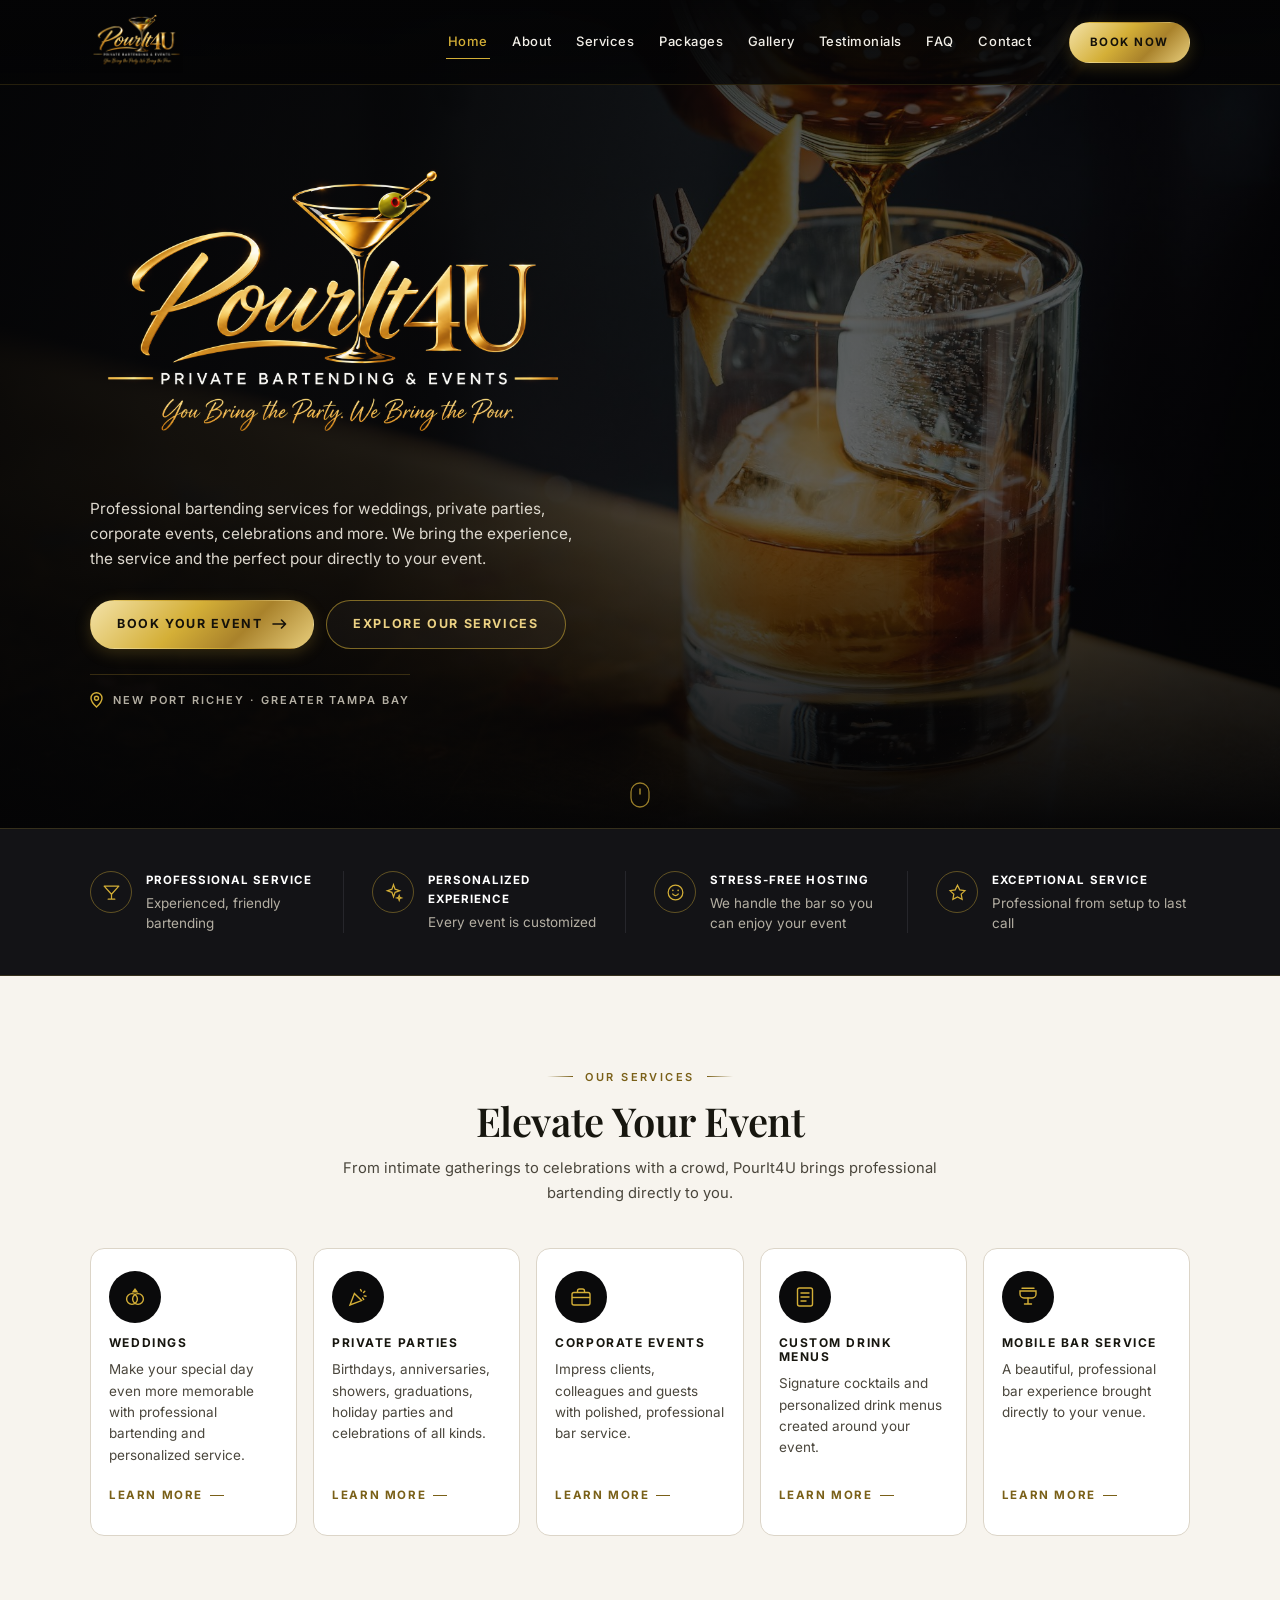
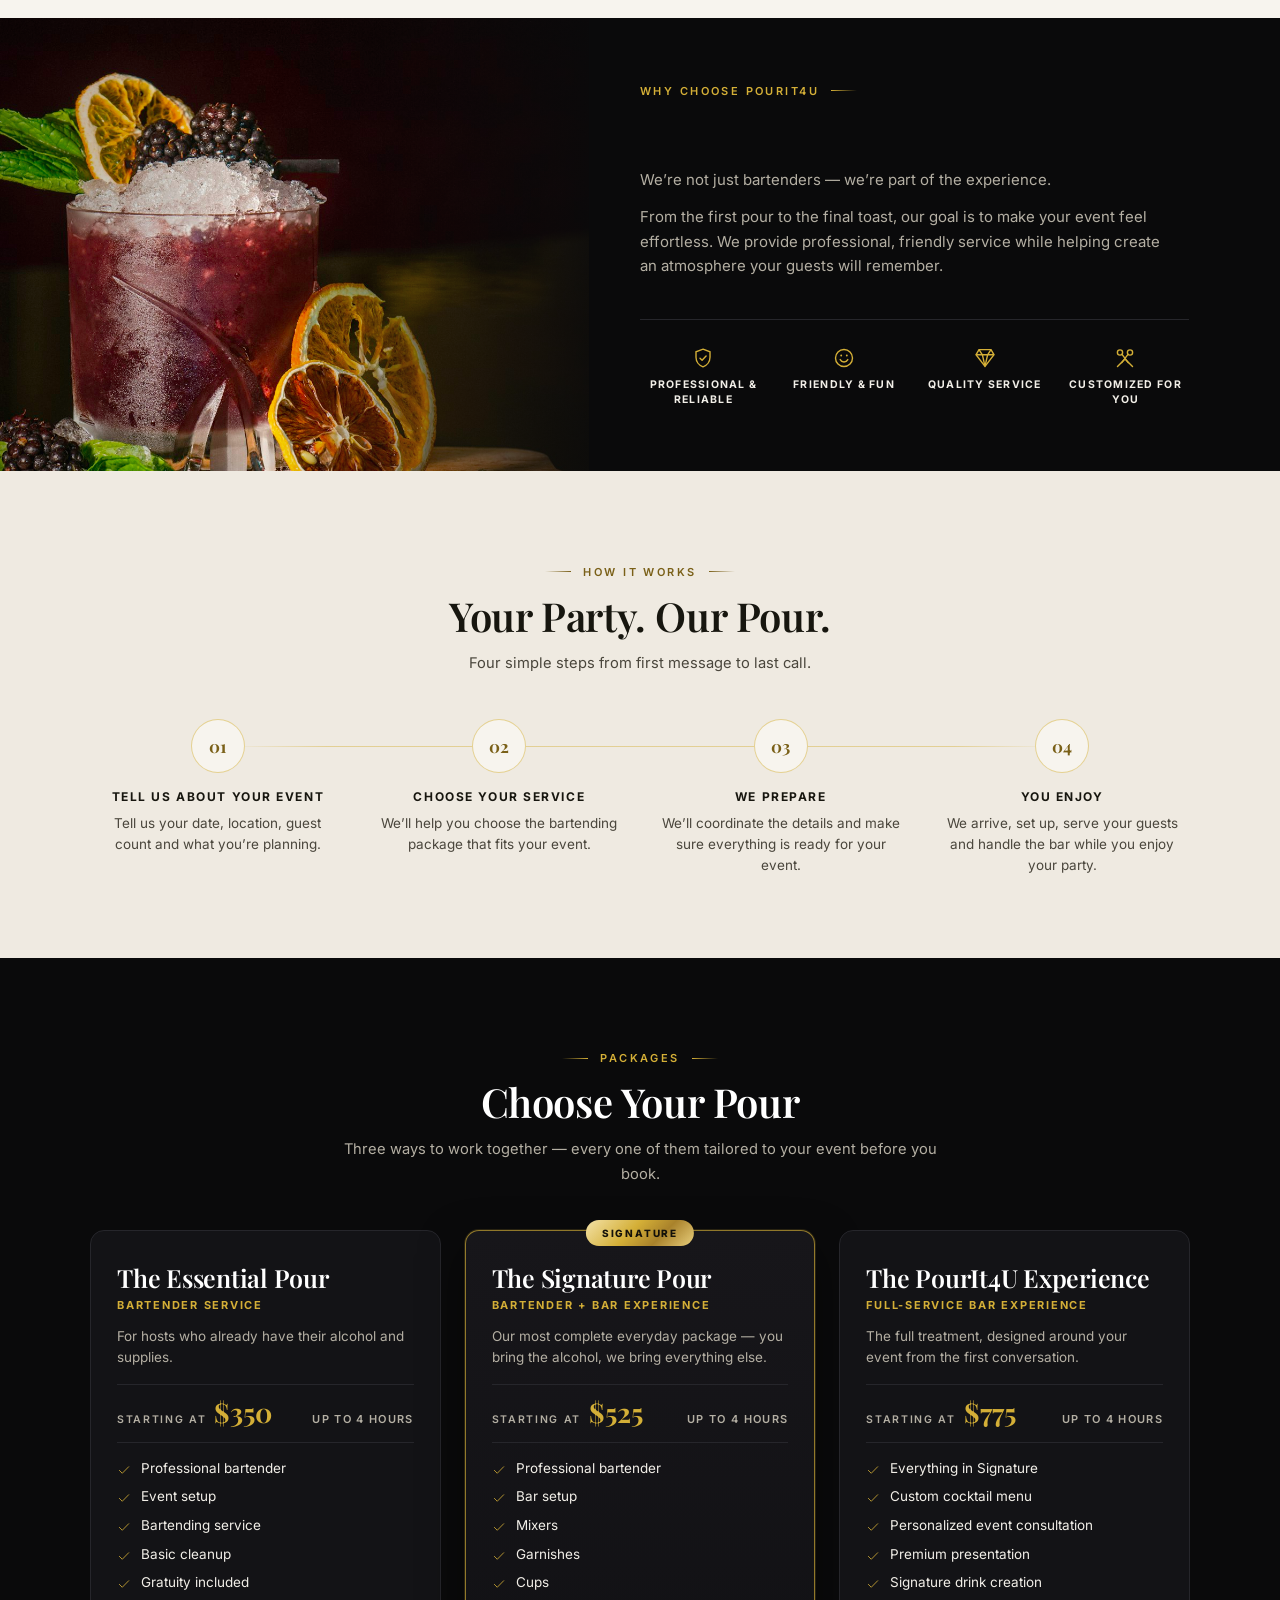
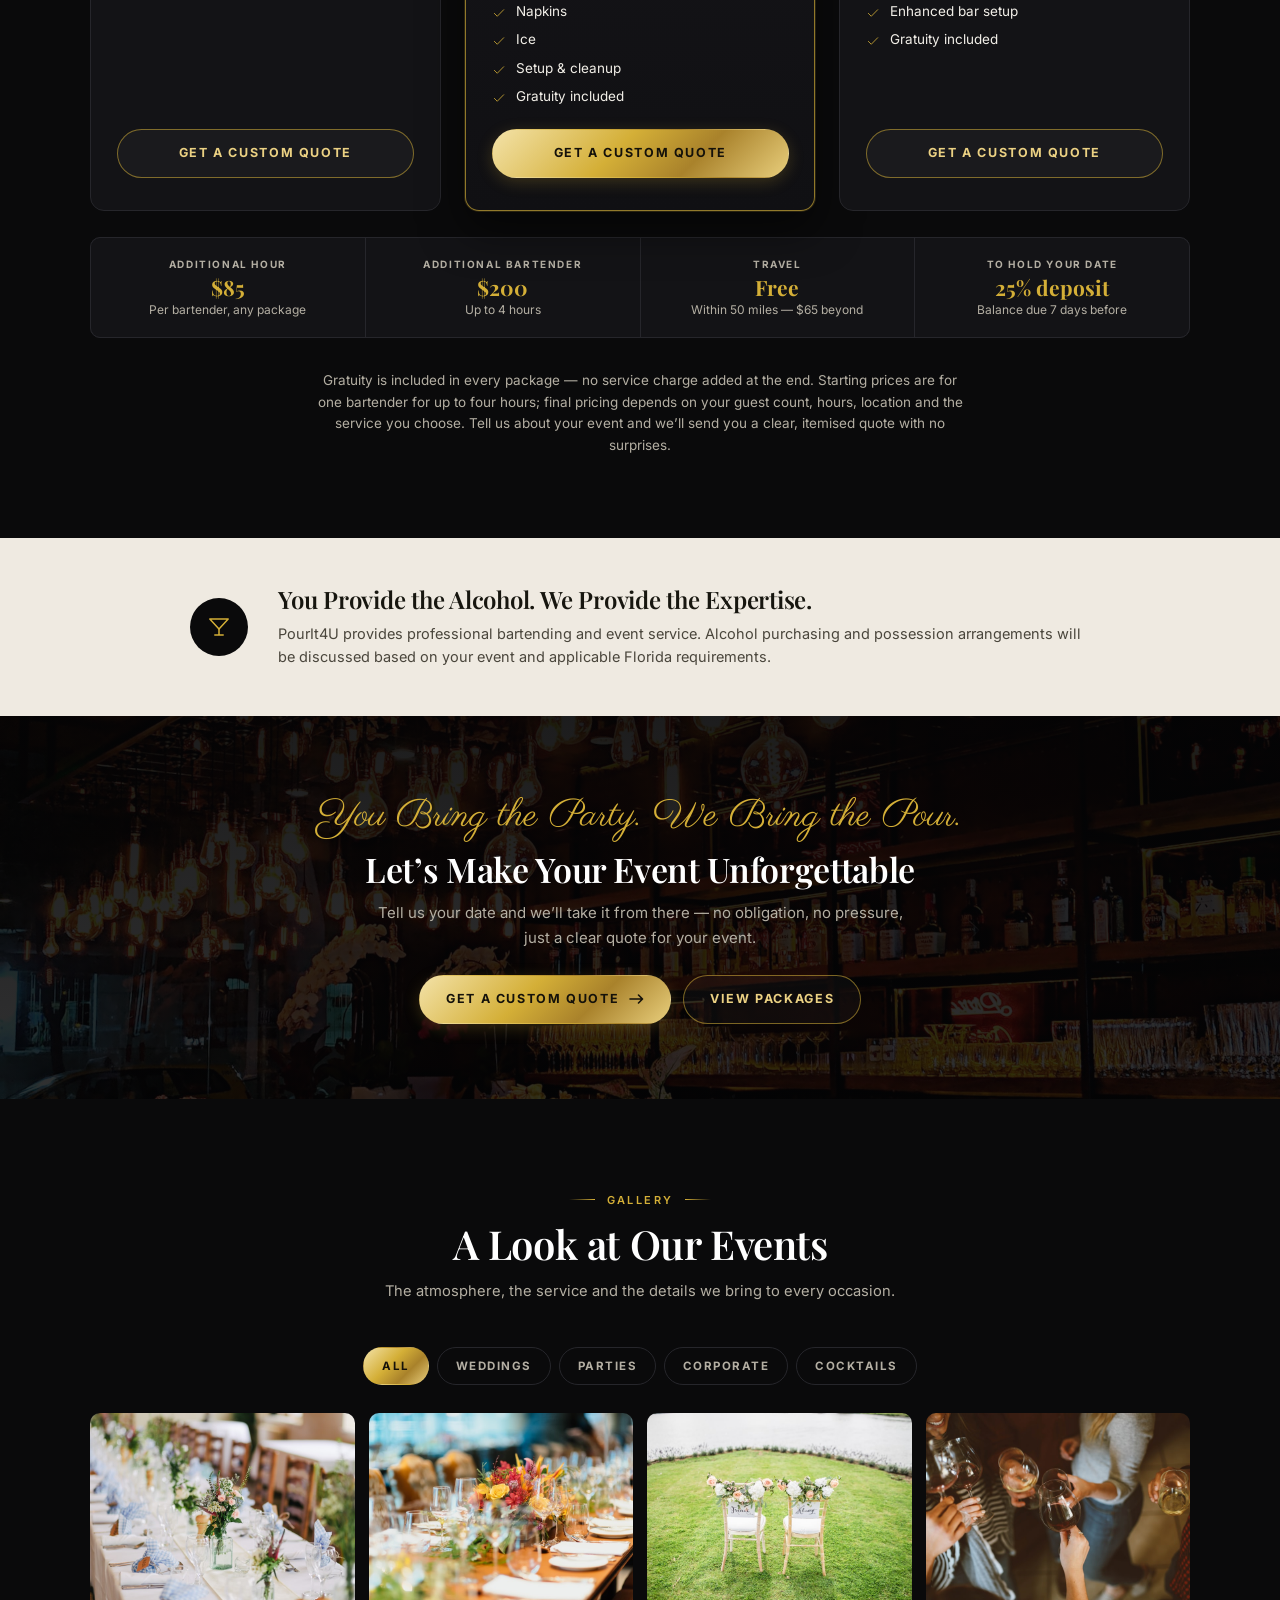
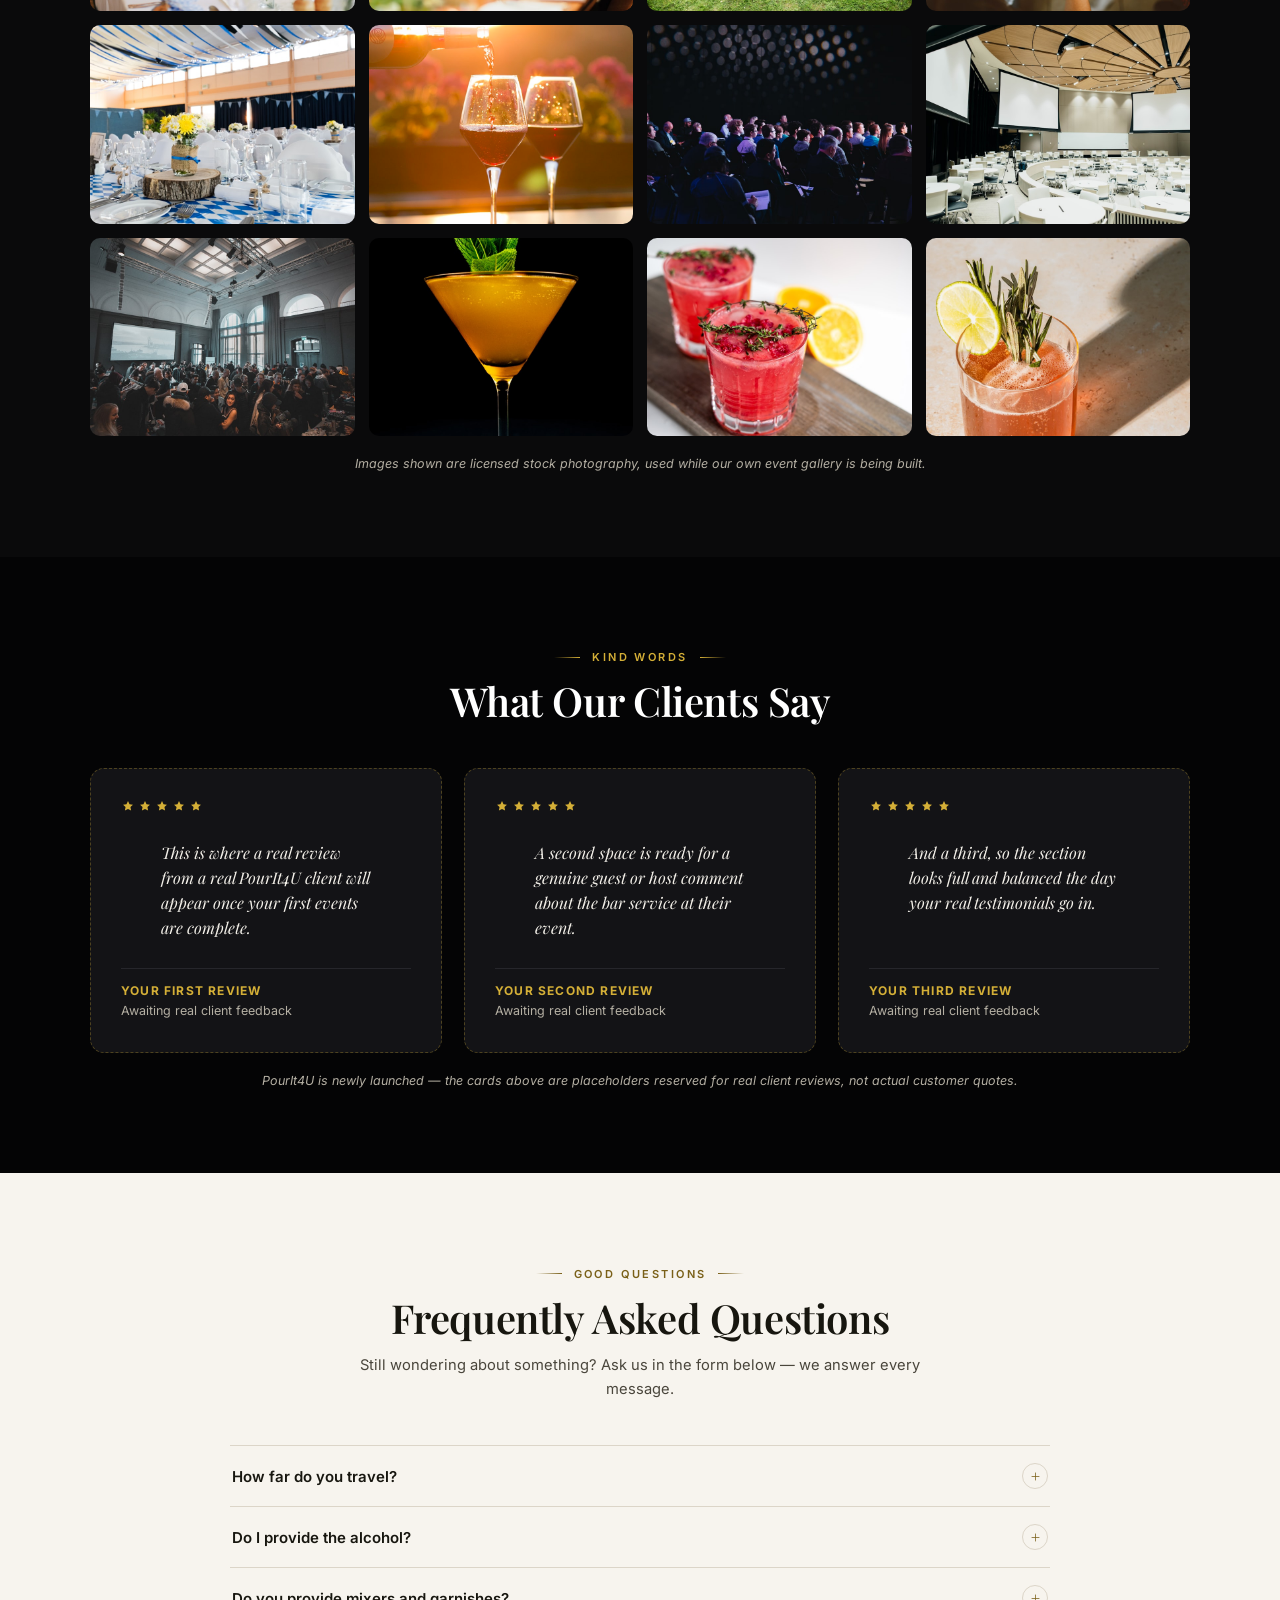
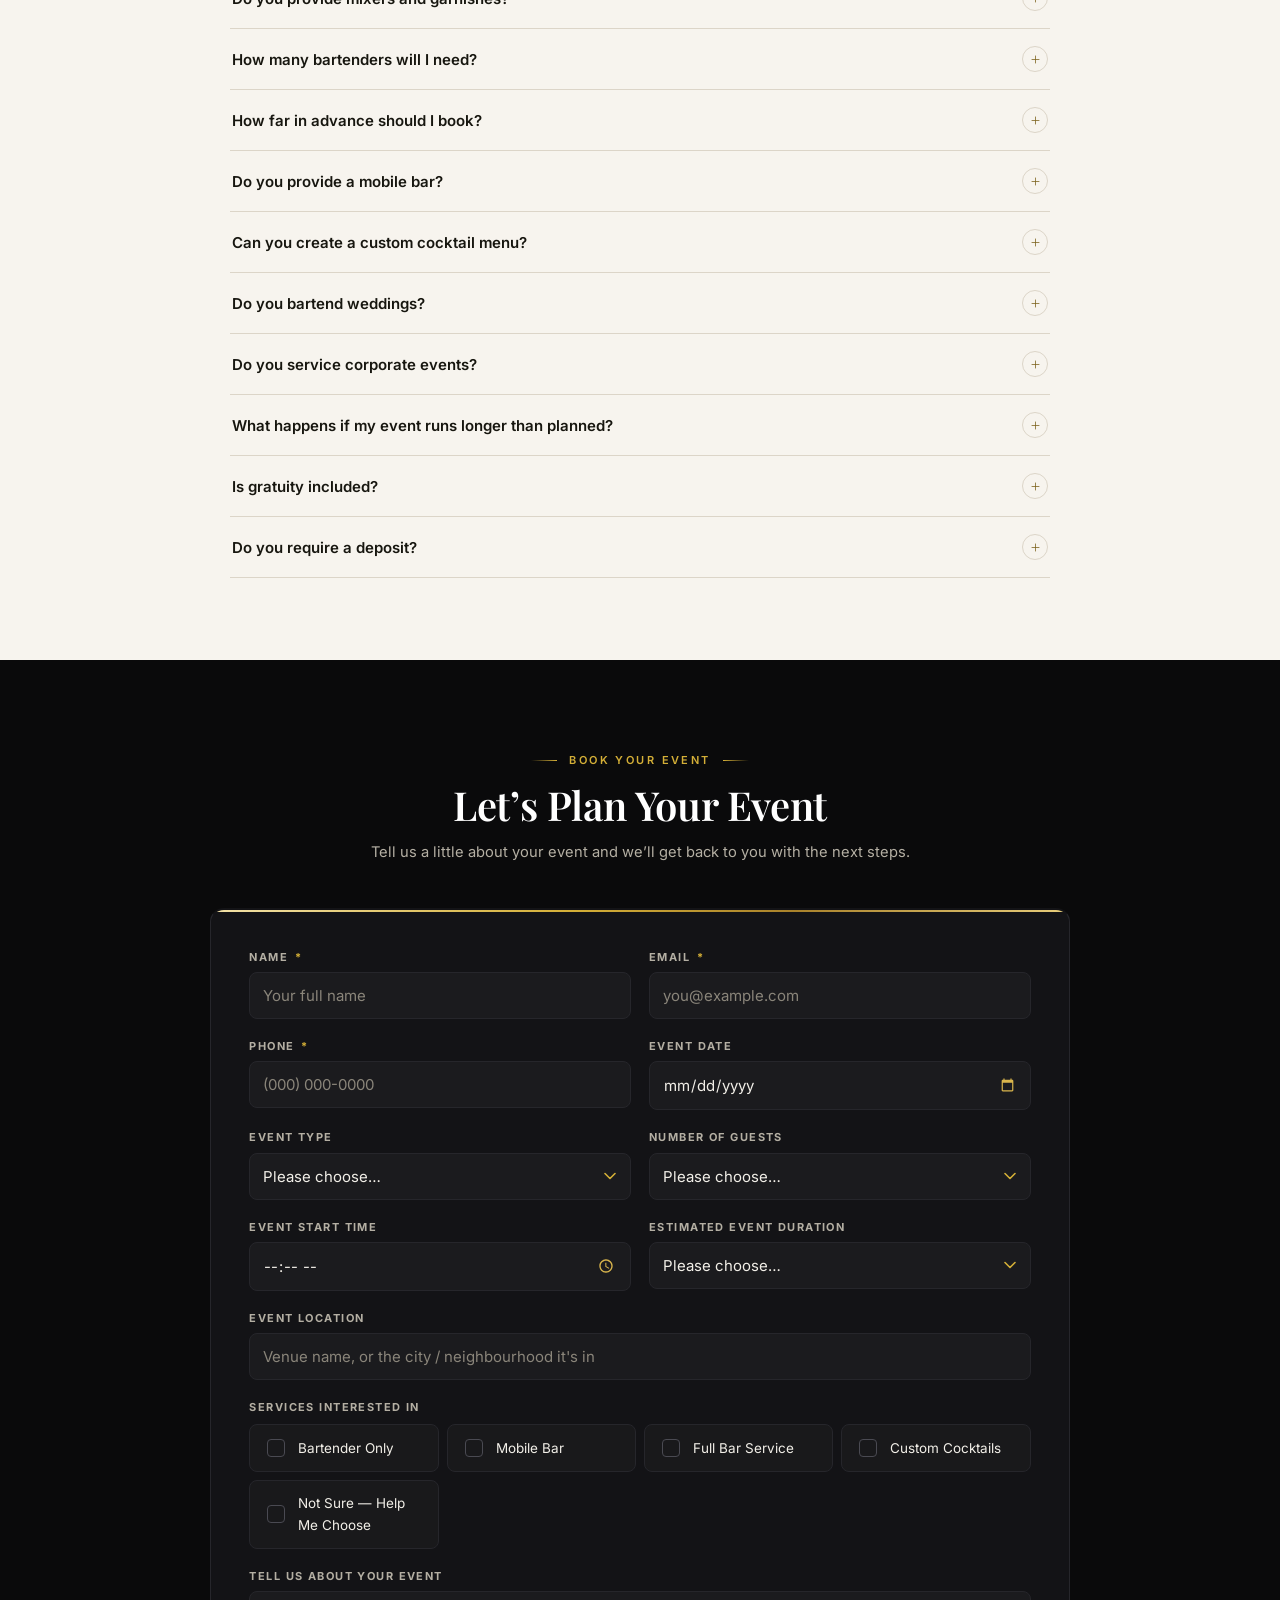
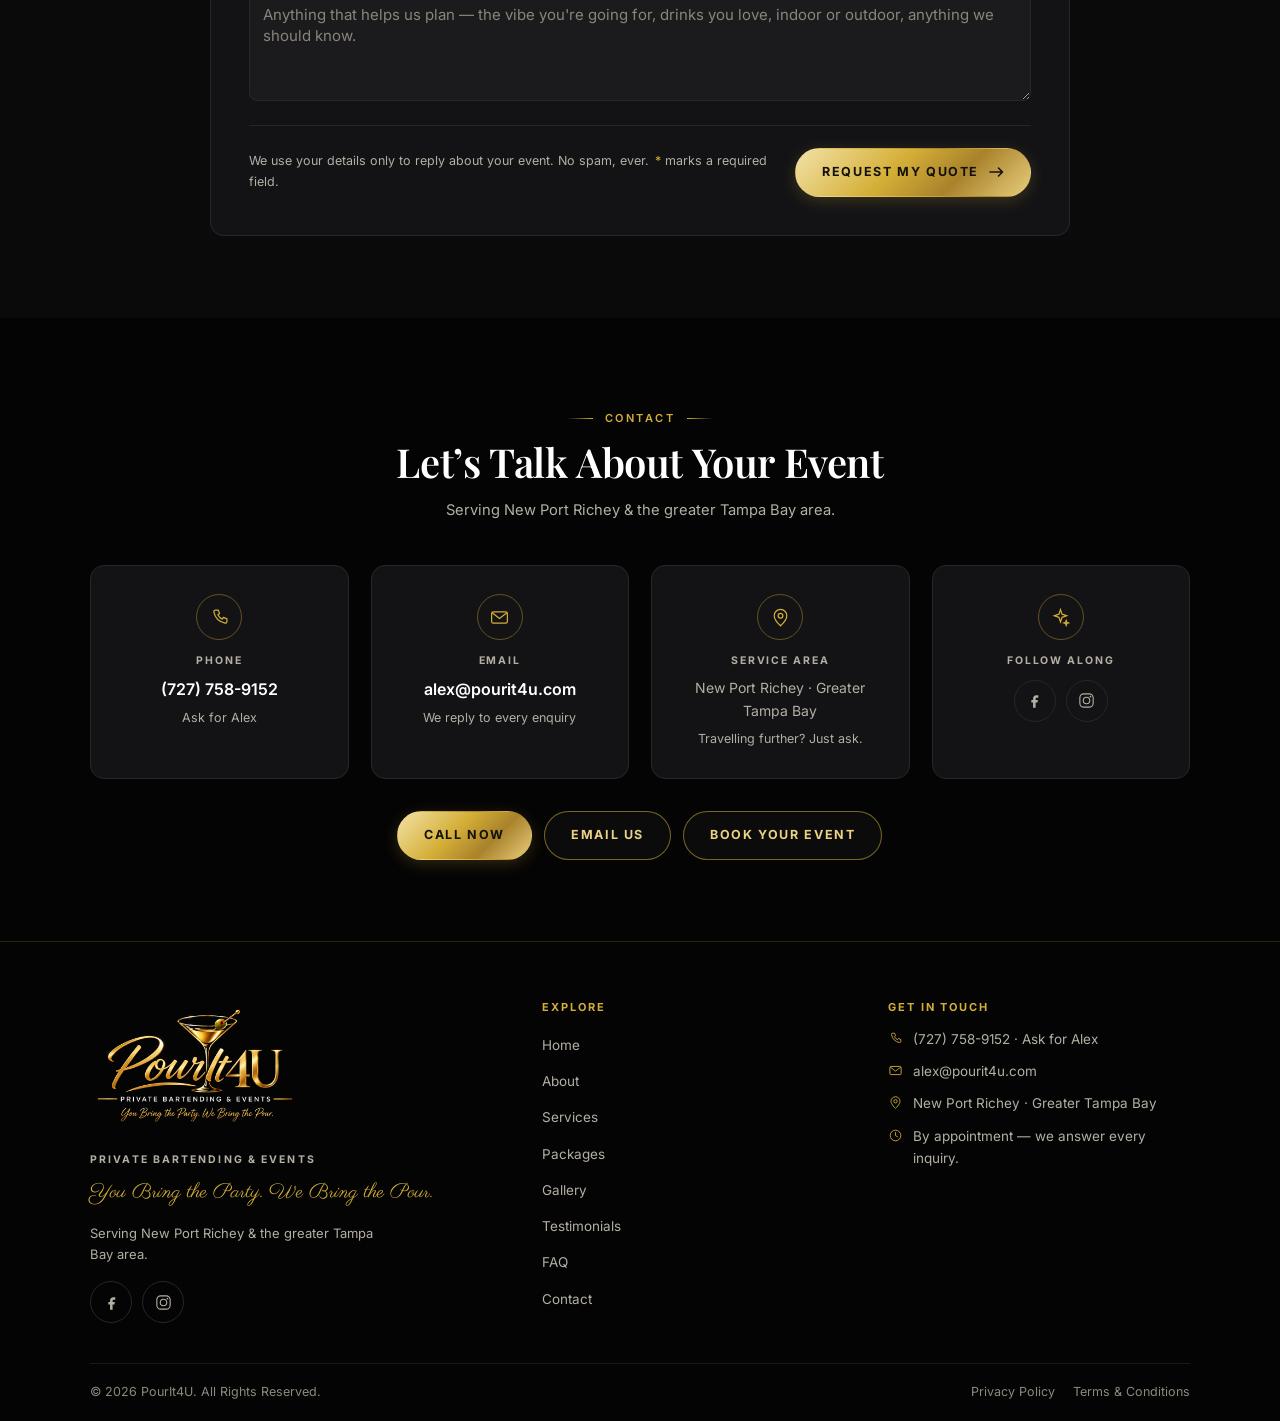
==== commit 07831c3a: "Refresh cached configuration for social links" ====
--- a/index.html
+++ b/index.html
@@ -551,7 +551,7 @@
   </div>
 </div>
 
-<script src="assets/js/site-config.js"></script>
+<script src="assets/js/site-config.js?v=20260925-social"></script>
 <script src="assets/js/main.js"></script>
 
 </body>
